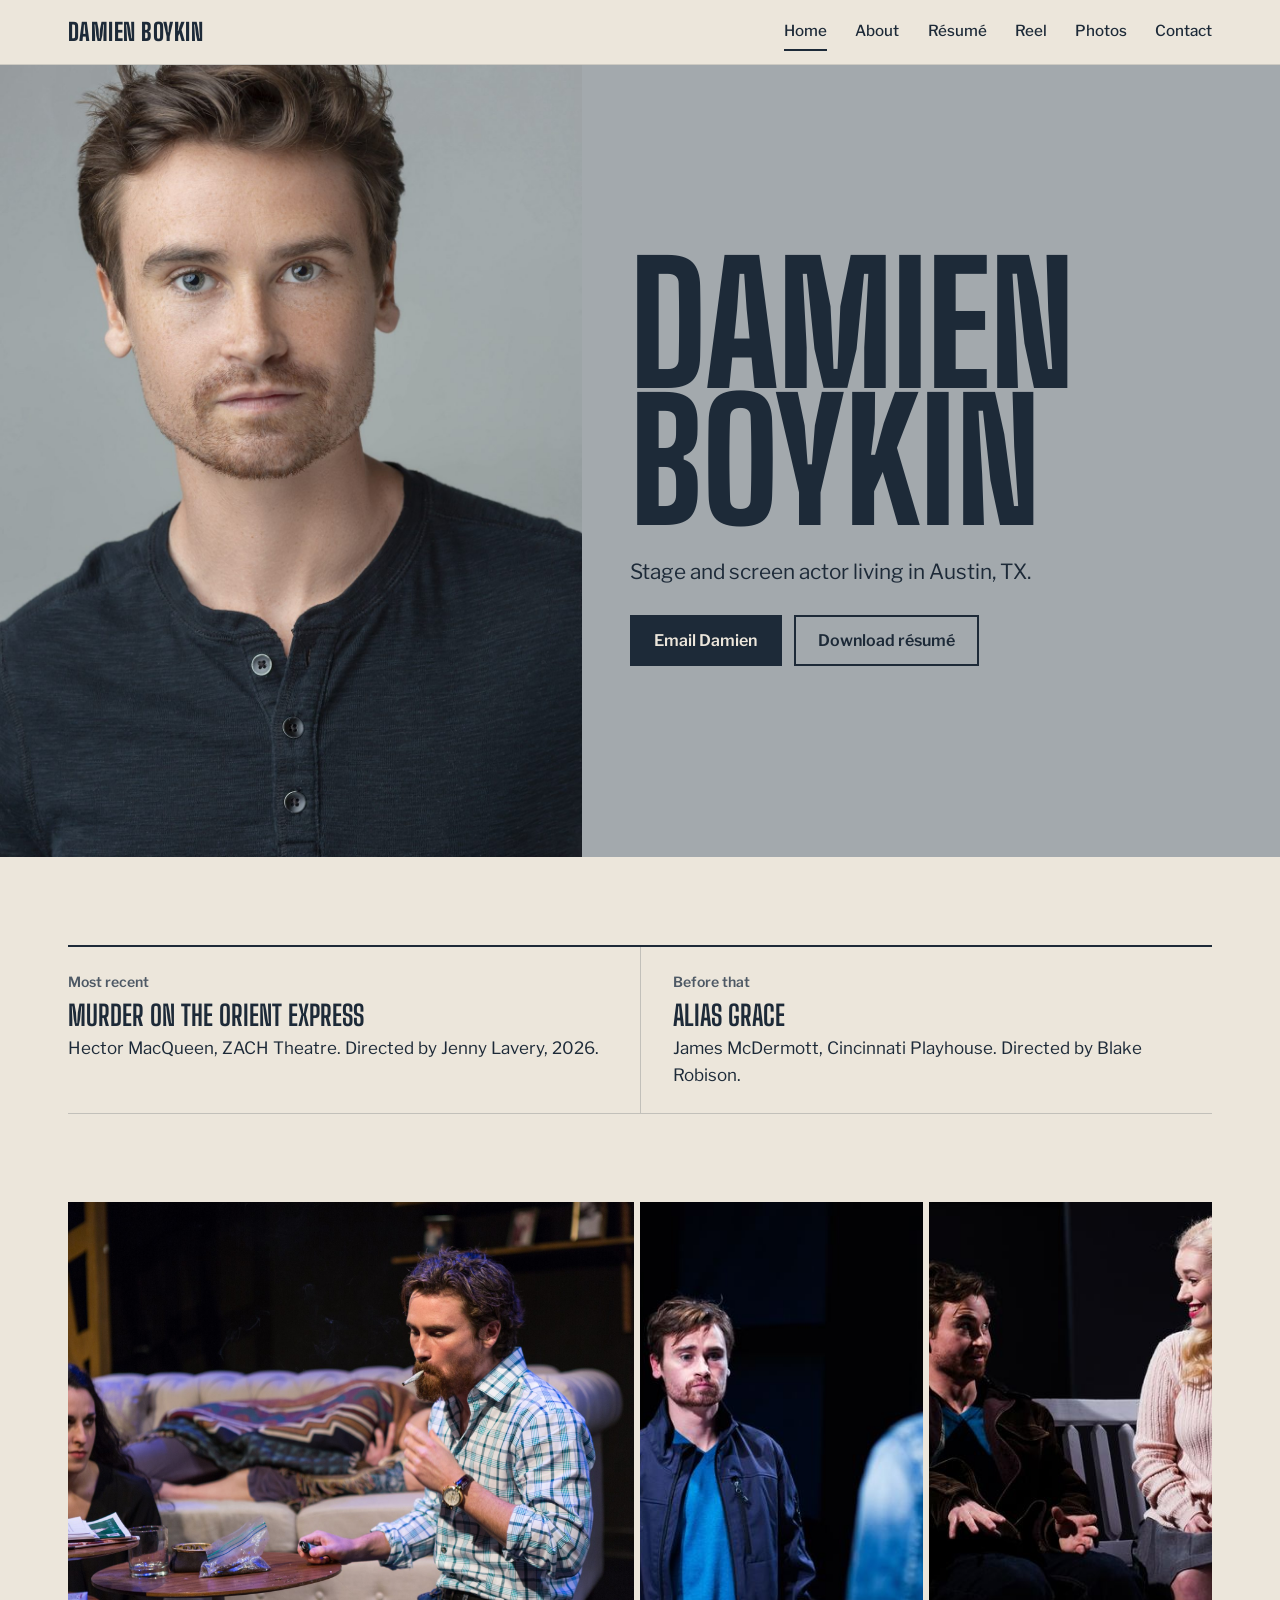
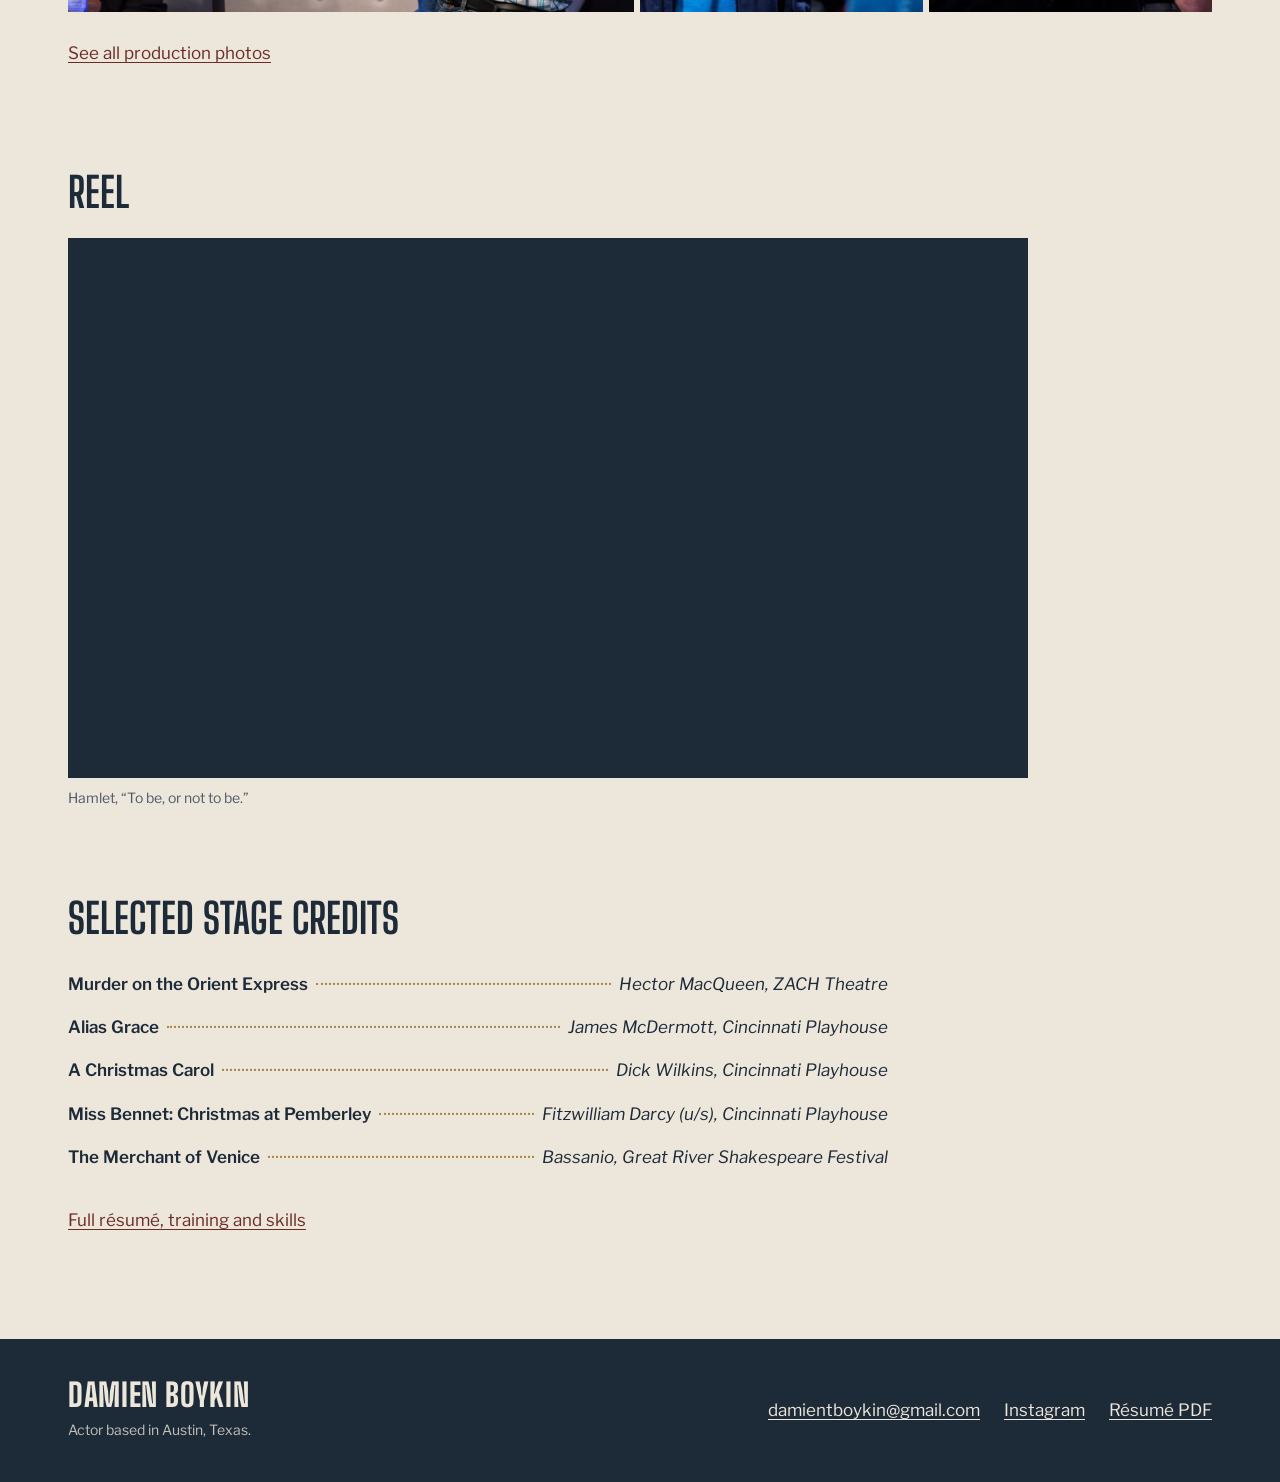
==== index.html @ b6eef657 "Home: swap selected credits (add Bassanio, drop Jungle Book and Cyrano) Co-Authored-By: Claude Opus " ====
<!DOCTYPE html>
<html lang="en">
<head>
  <meta charset="UTF-8">
  <meta name="viewport" content="width=device-width, initial-scale=1">
  <title>Damien Boykin | Actor, Austin TX</title>
  <meta name="description" content="Damien Boykin is an Austin-based stage and screen actor trained at the Stella Adler Studio of Acting. Credits include ZACH Theatre and Cincinnati Playhouse.">
  <link rel="canonical" href="https://damienboykin.com/">
  <meta property="og:title" content="Damien Boykin | Actor, Austin TX">
  <meta property="og:description" content="Damien Boykin is an Austin-based stage and screen actor trained at the Stella Adler Studio of Acting. Credits include ZACH Theatre and Cincinnati Playhouse.">
  <meta property="og:image" content="https://damienboykin.com/images/headshots/professionalheadshot2.jpg">
  <meta property="og:type" content="website">
  <meta name="theme-color" content="#1D2A38">
  <link rel="icon" href="favicon.svg" type="image/svg+xml">
  <link rel="preload" href="fonts/big-shoulders-display.woff2" as="font" type="font/woff2" crossorigin>
  <link rel="stylesheet" href="css/style.css">
</head>
<body>
  <a class="skip" href="#main">Skip to content</a>
  <header class="site-header">
    <div class="wrap">
      <a class="wordmark" href="index.html">Damien Boykin</a>
      <button class="nav-toggle" aria-expanded="false" aria-controls="nav">Menu</button>
      <nav class="nav" id="nav" aria-label="Main">
        <a href="index.html" aria-current="page">Home</a>
        <a href="about.html">About</a>
        <a href="resume.html">Résumé</a>
        <a href="reels.html">Reel</a>
        <a href="gallery.html">Photos</a>
        <a href="contact.html">Contact</a>
      </nav>
    </div>
  </header>

  <main id="main">
    <section class="hero" aria-label="Introduction">
      <div class="hero-photo">
        <img src="images/headshots/professionalheadshot2.jpg" width="1200" height="1800" alt="Headshot of Damien Boykin in a dark henley against a grey backdrop" fetchpriority="high">
      </div>
      <div class="hero-text">
        <h1 class="hero-name"><span>Damien</span><span>Boykin</span></h1>
        <p class="hero-lede">Stage and screen actor living in Austin, TX.</p>
        <div class="actions">
          <a class="btn" href="mailto:damientboykin@gmail.com">Email Damien</a>
          <a class="btn ghost" href="downloads/DamienBoykinResume.pdf">Download résumé</a>
        </div>
      </div>
    </section>

    <section class="section">
      <div class="wrap">
        <div class="now">
          <div>
            <h3>Most recent</h3>
            <p><span class="show">Murder on the Orient Express</span>Hector MacQueen, ZACH Theatre. Directed by Jenny Lavery, 2026.</p>
          </div>
          <div>
            <h3>Before that</h3>
            <p><span class="show">Alias Grace</span>James McDermott, Cincinnati Playhouse. Directed by Blake Robison.</p>
          </div>
        </div>
      </div>
    </section>

    <section class="section" aria-label="Production photos">
      <div class="wrap">
        <div class="stills">
          <figure><img src="images/production/smoking.jpg" alt="Damien on stage in a plaid shirt, lighting a cigarette on a living-room set" loading="lazy"></figure>
          <figure><img src="images/gallery/thumbs/gallery-59.jpg" alt="Damien in a navy jacket facing a scene partner on a dark stage" loading="lazy"></figure>
          <figure><img src="images/gallery/thumbs/gallery-54.jpg" alt="Damien seated on a bench in a scene with a scene partner" loading="lazy"></figure>
        </div>
        <p class="section-foot"><a href="gallery.html">See all production photos</a></p>
      </div>
    </section>

    <section class="section">
      <div class="wrap">
        <h2 class="section-title">Reel</h2>
        <div class="video">
          <iframe src="https://www.youtube-nocookie.com/embed/pgPiaoCAWMo" title="Damien Boykin: Hamlet, To be or not to be" loading="lazy" allow="accelerometer; encrypted-media; gyroscope; picture-in-picture" allowfullscreen></iframe>
        </div>
        <p class="caption">Hamlet, “To be, or not to be.”</p>
      </div>
    </section>

    <section class="section">
      <div class="wrap">
        <h2 class="section-title">Selected stage credits</h2>
        <ul class="leaders">
          <li><span class="title">Murder on the Orient Express</span><span class="dots" aria-hidden="true"></span><span class="role">Hector MacQueen, ZACH Theatre</span></li>
          <li><span class="title">Alias Grace</span><span class="dots" aria-hidden="true"></span><span class="role">James McDermott, Cincinnati Playhouse</span></li>
          <li><span class="title">A Christmas Carol</span><span class="dots" aria-hidden="true"></span><span class="role">Dick Wilkins, Cincinnati Playhouse</span></li>
          <li><span class="title">Miss Bennet: Christmas at Pemberley</span><span class="dots" aria-hidden="true"></span><span class="role">Fitzwilliam Darcy (u/s), Cincinnati Playhouse</span></li>
          <li><span class="title">The Merchant of Venice</span><span class="dots" aria-hidden="true"></span><span class="role">Bassanio, Great River Shakespeare Festival</span></li>
        </ul>
        <p class="section-foot"><a href="resume.html">Full résumé, training and skills</a></p>
      </div>
    </section>
  </main>

  <footer class="site-footer">
    <div class="wrap">
      <div>
        <a class="wordmark" href="index.html">Damien Boykin</a>
        <p>Actor based in Austin, Texas.</p>
      </div>
      <div class="footer-links">
        <a href="mailto:damientboykin@gmail.com">damientboykin@gmail.com</a>
        <a href="https://instagram.com/damien_boykin" rel="noopener">Instagram</a>
        <a href="downloads/DamienBoykinResume.pdf">Résumé PDF</a>
      </div>
    </div>
  </footer>
  <script src="javascript/script.js"></script>
</body>
</html>
---- css/style.css ----
/* Damien Boykin — site styles
   Palette pulled from his headshot backdrop and stage photography. */
@font-face { font-family: 'Big Shoulders Display'; src: url('../fonts/big-shoulders-display.woff2') format('woff2'); font-weight: 100 900; font-display: swap; }
@font-face { font-family: 'Libre Franklin'; src: url('../fonts/libre-franklin.woff2') format('woff2'); font-weight: 100 900; font-style: normal; font-display: swap; }
@font-face { font-family: 'Libre Franklin'; src: url('../fonts/libre-franklin-italic.woff2') format('woff2'); font-weight: 100 900; font-style: italic; font-display: swap; }

:root {
  --slate: #A3A9AD;      /* headshot backdrop */
  --slate-deep: #8B9297;
  --ink: #1D2A38;        /* denim ink: text, dark panels */
  --bone: #ECE6DB;       /* page */
  --bone-2: #E2DACC;
  --brass: #A9853F;      /* rules, leaders, focus */
  --oxblood: #6B2C27;    /* links, buttons */
  --muted: #4E5965;

  --display: 'Big Shoulders Display', 'Arial Narrow', sans-serif;
  --body: 'Libre Franklin', 'Franklin Gothic', Arial, sans-serif;

  --step--1: 0.875rem;
  --step-0: 1.0625rem;
  --step-1: 1.3rem;
  --step-2: 1.75rem;
  --step-3: 2.6rem;

  --gutter: clamp(1.25rem, 4vw, 3rem);
  --max: 1240px;
}

*, *::before, *::after { box-sizing: border-box; }
html { -webkit-text-size-adjust: 100%; }
body {
  margin: 0;
  background: var(--bone);
  color: var(--ink);
  font-family: var(--body);
  font-size: var(--step-0);
  line-height: 1.6;
}
img { display: block; max-width: 100%; height: auto; }
a { color: var(--oxblood); text-underline-offset: 3px; text-decoration-thickness: 1px; }
a:hover { text-decoration-thickness: 2px; }
:focus-visible { outline: 3px solid var(--brass); outline-offset: 3px; }

.skip { position: absolute; left: -999px; }
.skip:focus { left: 1rem; top: 1rem; background: var(--ink); color: var(--bone); padding: .5rem 1rem; z-index: 10; }

.wrap { max-width: var(--max); margin: 0 auto; padding: 0 var(--gutter); }

/* ---------- Header ---------- */
.site-header {
  border-bottom: 1px solid rgba(29,42,56,.15);
}
.site-header .wrap {
  display: flex; align-items: center; justify-content: space-between;
  gap: 1rem; min-height: 64px;
}
.wordmark {
  font-family: var(--display); font-weight: 800; font-size: 1.5rem;
  letter-spacing: .02em; text-transform: uppercase;
  color: var(--ink); text-decoration: none; line-height: 1;
}
.nav { display: flex; gap: clamp(.9rem, 2.2vw, 2rem); }
.nav a {
  color: var(--ink); text-decoration: none; font-size: .95rem; font-weight: 500;
  padding: .35rem 0; border-bottom: 2px solid transparent;
}
.nav a:hover { border-color: var(--brass); }
.nav a[aria-current="page"] { border-color: var(--ink); }
.nav-toggle { display: none; }

@media (max-width: 760px) {
  .nav-toggle {
    display: inline-flex; align-items: center; gap: .5rem;
    background: none; border: 1px solid var(--ink); color: var(--ink);
    font: 500 .9rem var(--body); padding: .45rem .8rem; cursor: pointer;
  }
  .nav {
    display: none; position: absolute; left: 0; right: 0; top: 64px;
    flex-direction: column; gap: 0; background: var(--bone);
    border-bottom: 1px solid rgba(29,42,56,.15); padding: .5rem var(--gutter) 1rem; z-index: 20;
  }
  .nav.open { display: flex; }
  .nav a { padding: .7rem 0; border-bottom: 1px solid rgba(29,42,56,.1); }
  .nav a[aria-current="page"] { border-color: rgba(29,42,56,.1); font-weight: 700; }
  .site-header { position: relative; }
}

/* ---------- Home hero ---------- */
.hero {
  background: var(--slate);
  display: grid;
  grid-template-columns: minmax(0, 5fr) minmax(0, 6fr);
}
.hero-photo img {
  width: 100%; height: 100%; max-height: 88vh; object-fit: cover; object-position: 50% 20%;
}
.hero-text {
  display: flex; flex-direction: column; justify-content: center;
  padding: clamp(2rem, 5vw, 4.5rem) var(--gutter);
}
.hero-name {
  font-family: var(--display); font-weight: 800; text-transform: uppercase;
  font-size: clamp(4.5rem, 13vw, 11.5rem);
  line-height: .82; letter-spacing: -.005em;
  margin: 0 0 1.75rem; color: var(--ink);
}
.hero-name span { display: block; }
.hero-lede { font-size: var(--step-1); line-height: 1.45; max-width: 30ch; margin: 0 0 1.75rem; }
.hero-meta { margin: 0 0 2rem; font-size: var(--step--1); color: #22303f; }

.actions { display: flex; flex-wrap: wrap; gap: .75rem; }
.btn {
  display: inline-block; font: 600 1rem var(--body); text-decoration: none;
  padding: .85rem 1.4rem; border: 2px solid var(--ink);
  background: var(--ink); color: var(--bone);
}
.btn:hover { background: var(--oxblood); border-color: var(--oxblood); text-decoration: none; }
.btn.ghost { background: transparent; color: var(--ink); }
.btn.ghost:hover { background: var(--ink); color: var(--bone); }

@media (max-width: 860px) {
  .hero { grid-template-columns: 1fr; }
  .hero-photo img { max-height: 70vh; }
}

/* ---------- Sections ---------- */
.section { padding: clamp(3rem, 7vw, 5.5rem) 0; }
.section + .section { padding-top: 0; }
.section-title {
  font-family: var(--display); font-weight: 700; font-size: var(--step-3);
  text-transform: uppercase; line-height: 1; margin: 0 0 1.5rem;
}
.section-foot { margin-top: 1.75rem; }

/* Now / next */
.now {
  display: grid; grid-template-columns: 1fr 1fr; gap: 0;
  border-top: 2px solid var(--ink); border-bottom: 1px solid rgba(29,42,56,.2);
}
.now > div { padding: 1.5rem 0; }
.now > div + div { padding-left: 2rem; border-left: 1px solid rgba(29,42,56,.2); }
.now h3 { margin: 0 0 .5rem; font-size: var(--step--1); font-weight: 600; color: var(--muted); }
.now p { margin: 0; }
.now .show { font-family: var(--display); font-weight: 700; font-size: var(--step-2); line-height: 1.05; text-transform: uppercase; display: block; margin-bottom: .25rem; }
@media (max-width: 640px) {
  .now { grid-template-columns: 1fr; }
  .now > div + div { padding-left: 0; border-left: 0; border-top: 1px solid rgba(29,42,56,.2); }
}

/* Production stills strip */
.stills { display: grid; grid-template-columns: 2fr 1fr 1fr; gap: 6px; }
.stills img { width: 100%; height: clamp(220px, 32vw, 420px); object-fit: cover; }
.stills figure { margin: 0; }
@media (max-width: 640px) {
  .stills { grid-template-columns: 1fr 1fr; }
  .stills figure:first-child { grid-column: 1 / -1; }
  .stills img { height: 220px; }
}

/* Video */
.video { position: relative; aspect-ratio: 16 / 9; background: var(--ink); max-width: 960px; }
.video iframe { position: absolute; inset: 0; width: 100%; height: 100%; border: 0; }
.caption { font-size: var(--step--1); color: var(--muted); margin: .6rem 0 0; }

/* ---------- Playbill credits ---------- */
.credits { list-style: none; margin: 0; padding: 0; }
.credits li {
  display: grid; grid-template-columns: minmax(0, 1.2fr) minmax(0, 1fr) minmax(0, 1.2fr);
  gap: 1rem; padding: .7rem 0; border-bottom: 1px solid rgba(29,42,56,.14);
  align-items: baseline;
}
.credits .title { font-weight: 600; }
.credits .role { font-style: italic; }
.credits .where { color: var(--muted); font-size: .95rem; }
.credits .tag { font-size: .8rem; font-weight: 600; color: var(--oxblood); margin-left: .4rem; font-style: normal; }
@media (max-width: 640px) {
  .credits li { grid-template-columns: 1fr; gap: 0; }
}

/* Leader version (home teaser) */
.leaders { list-style: none; margin: 0; padding: 0; max-width: 820px; }
.leaders li { display: flex; align-items: baseline; gap: .5rem; padding: .5rem 0; }
.leaders .title { font-weight: 600; white-space: nowrap; }
.leaders .dots { flex: 1; border-bottom: 2px dotted var(--brass); transform: translateY(-.3em); min-width: 1.5rem; }
.leaders .role { font-style: italic; text-align: right; }
@media (max-width: 520px) {
  .leaders li { flex-wrap: wrap; }
  .leaders .dots { display: none; }
  .leaders .role { width: 100%; text-align: left; }
}

/* ---------- Inner pages ---------- */
.page-head { padding: clamp(2.5rem, 6vw, 4.5rem) 0 1.5rem; }
.page-title {
  font-family: var(--display); font-weight: 800; text-transform: uppercase;
  font-size: clamp(3.2rem, 9vw, 6.5rem); line-height: .9; margin: 0;
}
.page-head p { margin: 1rem 0 0; max-width: 60ch; }

.about { display: grid; grid-template-columns: minmax(0, 4fr) minmax(0, 6fr); gap: clamp(2rem, 5vw, 4rem); align-items: start; }
.about .prose p { max-width: 62ch; }
.about .prose p:first-child { font-size: var(--step-1); line-height: 1.5; }
.facts { display: grid; grid-template-columns: max-content 1fr; gap: .4rem 1.5rem; margin: 2rem 0 0; padding-top: 1.25rem; border-top: 2px solid var(--ink); }
.facts dt { font-weight: 600; }
.facts dd { margin: 0; }
@media (max-width: 760px) { .about { grid-template-columns: 1fr; } }

.resume-block { margin-bottom: 3rem; }
.resume-block h2 { font-family: var(--display); font-weight: 700; text-transform: uppercase; font-size: var(--step-2); margin: 0 0 .5rem; padding-bottom: .4rem; border-bottom: 2px solid var(--ink); }
.training { display: grid; grid-template-columns: max-content 1fr; gap: .45rem 1.5rem; margin: 0; }
.training dt { font-weight: 600; }
.training dd { margin: 0; }
@media (max-width: 560px) { .training { grid-template-columns: 1fr; } .training dd { margin-bottom: .6rem; } }
.stats { display: flex; flex-wrap: wrap; gap: .5rem 2rem; margin: 0 0 2.5rem; padding: 0; list-style: none; }
.stats li strong { font-weight: 600; margin-right: .35rem; }

/* Gallery */
.filters { display: flex; gap: .5rem; margin: 0 0 1.5rem; flex-wrap: wrap; }
.filters button {
  font: 500 .95rem var(--body); padding: .5rem 1rem; cursor: pointer;
  background: transparent; color: var(--ink); border: 1px solid var(--ink);
}
.filters button[aria-pressed="true"] { background: var(--ink); color: var(--bone); }
.grid { columns: 3 280px; column-gap: 8px; }
.grid a { display: block; margin: 0 0 8px; break-inside: avoid; background: var(--bone-2); }
.grid a[hidden] { display: none; }
.grid img { width: 100%; }

.lightbox {
  position: fixed; inset: 0; z-index: 50; background: rgba(15,21,28,.94);
  display: none; align-items: center; justify-content: center; padding: 3.5rem 4rem;
}
.lightbox.open { display: flex; }
.lightbox img { max-width: 100%; max-height: 100%; object-fit: contain; }
.lightbox button {
  position: absolute; background: none; border: 1px solid rgba(236,230,219,.5);
  color: var(--bone); font: 500 .95rem var(--body); padding: .6rem 1rem; cursor: pointer;
}
.lightbox button:hover { background: rgba(236,230,219,.12); }
.lb-close { top: 1rem; right: 1rem; }
.lb-prev { left: 1rem; top: 50%; transform: translateY(-50%); }
.lb-next { right: 1rem; top: 50%; transform: translateY(-50%); }
.lb-count { position: absolute; bottom: 1rem; left: 0; right: 0; text-align: center; color: rgba(236,230,219,.75); font-size: .9rem; }
@media (max-width: 640px) {
  .lightbox { padding: 4rem .5rem; }
  .lb-prev, .lb-next { top: auto; bottom: 1rem; transform: none; }
  .lb-count { bottom: 1.6rem; }
}

/* Contact */
.contact-list { list-style: none; padding: 0; margin: 0; max-width: 640px; }
.contact-list li { display: grid; grid-template-columns: 9rem 1fr; padding: 1rem 0; border-bottom: 1px solid rgba(29,42,56,.15); gap: 1rem; }
.contact-list li:first-child { border-top: 2px solid var(--ink); }
.contact-list span { font-weight: 600; }
@media (max-width: 520px) { .contact-list li { grid-template-columns: 1fr; gap: 0; } }

/* ---------- Footer ---------- */
.site-footer { background: var(--ink); color: var(--bone); }
main > .wrap { padding-bottom: clamp(3rem, 7vw, 5rem); }
.site-footer .wrap { display: flex; flex-wrap: wrap; justify-content: space-between; gap: 1.5rem; padding-top: 2.5rem; padding-bottom: 2.5rem; }
.site-footer a { color: var(--bone); }
.site-footer .wordmark { color: var(--bone); font-size: 2rem; }
.site-footer p { margin: .25rem 0 0; font-size: var(--step--1); opacity: .8; }
.footer-links { display: flex; gap: 1.5rem; flex-wrap: wrap; align-items: center; }

@media (prefers-reduced-motion: no-preference) {
  .hero-name span { animation: rise .9s cubic-bezier(.2,.7,.2,1) both; }
  .hero-name span + span { animation-delay: .12s; }
  @keyframes rise { from { opacity: 0; transform: translateY(.25em); } to { opacity: 1; transform: none; } }
}
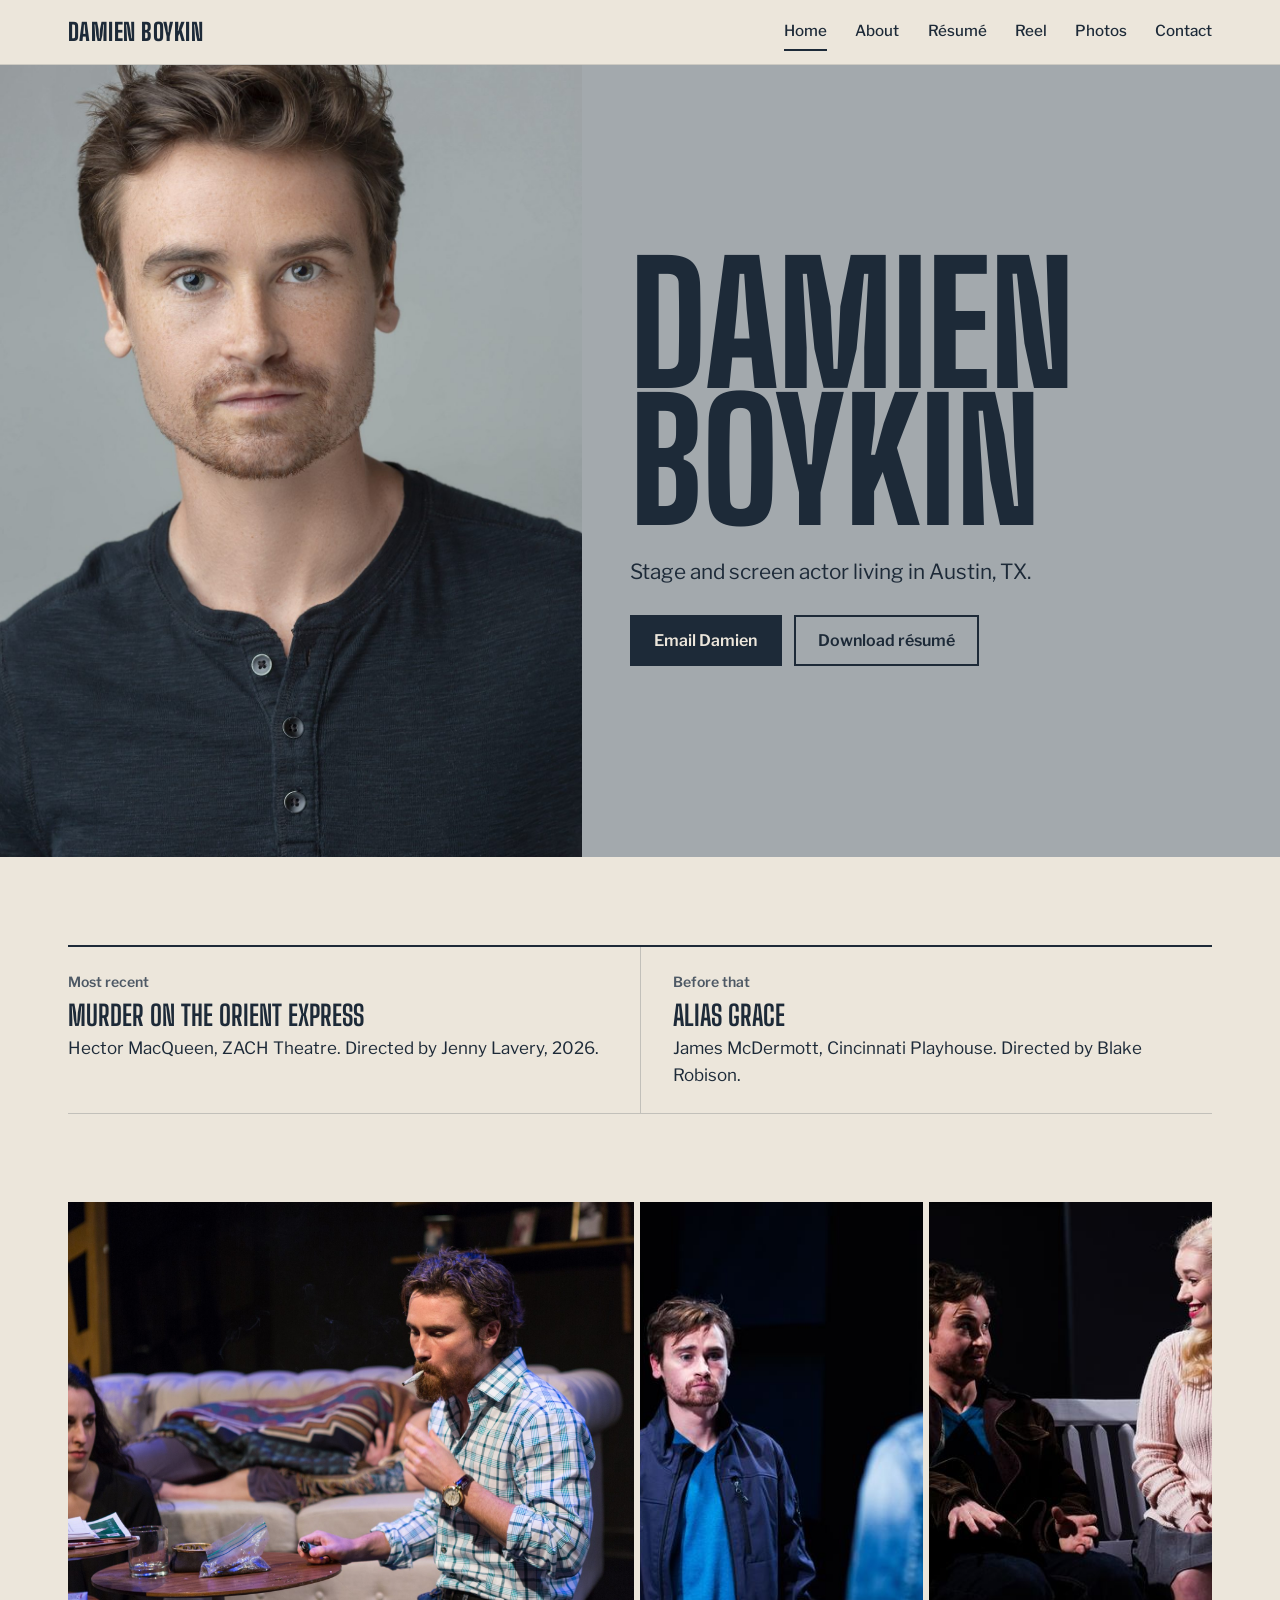
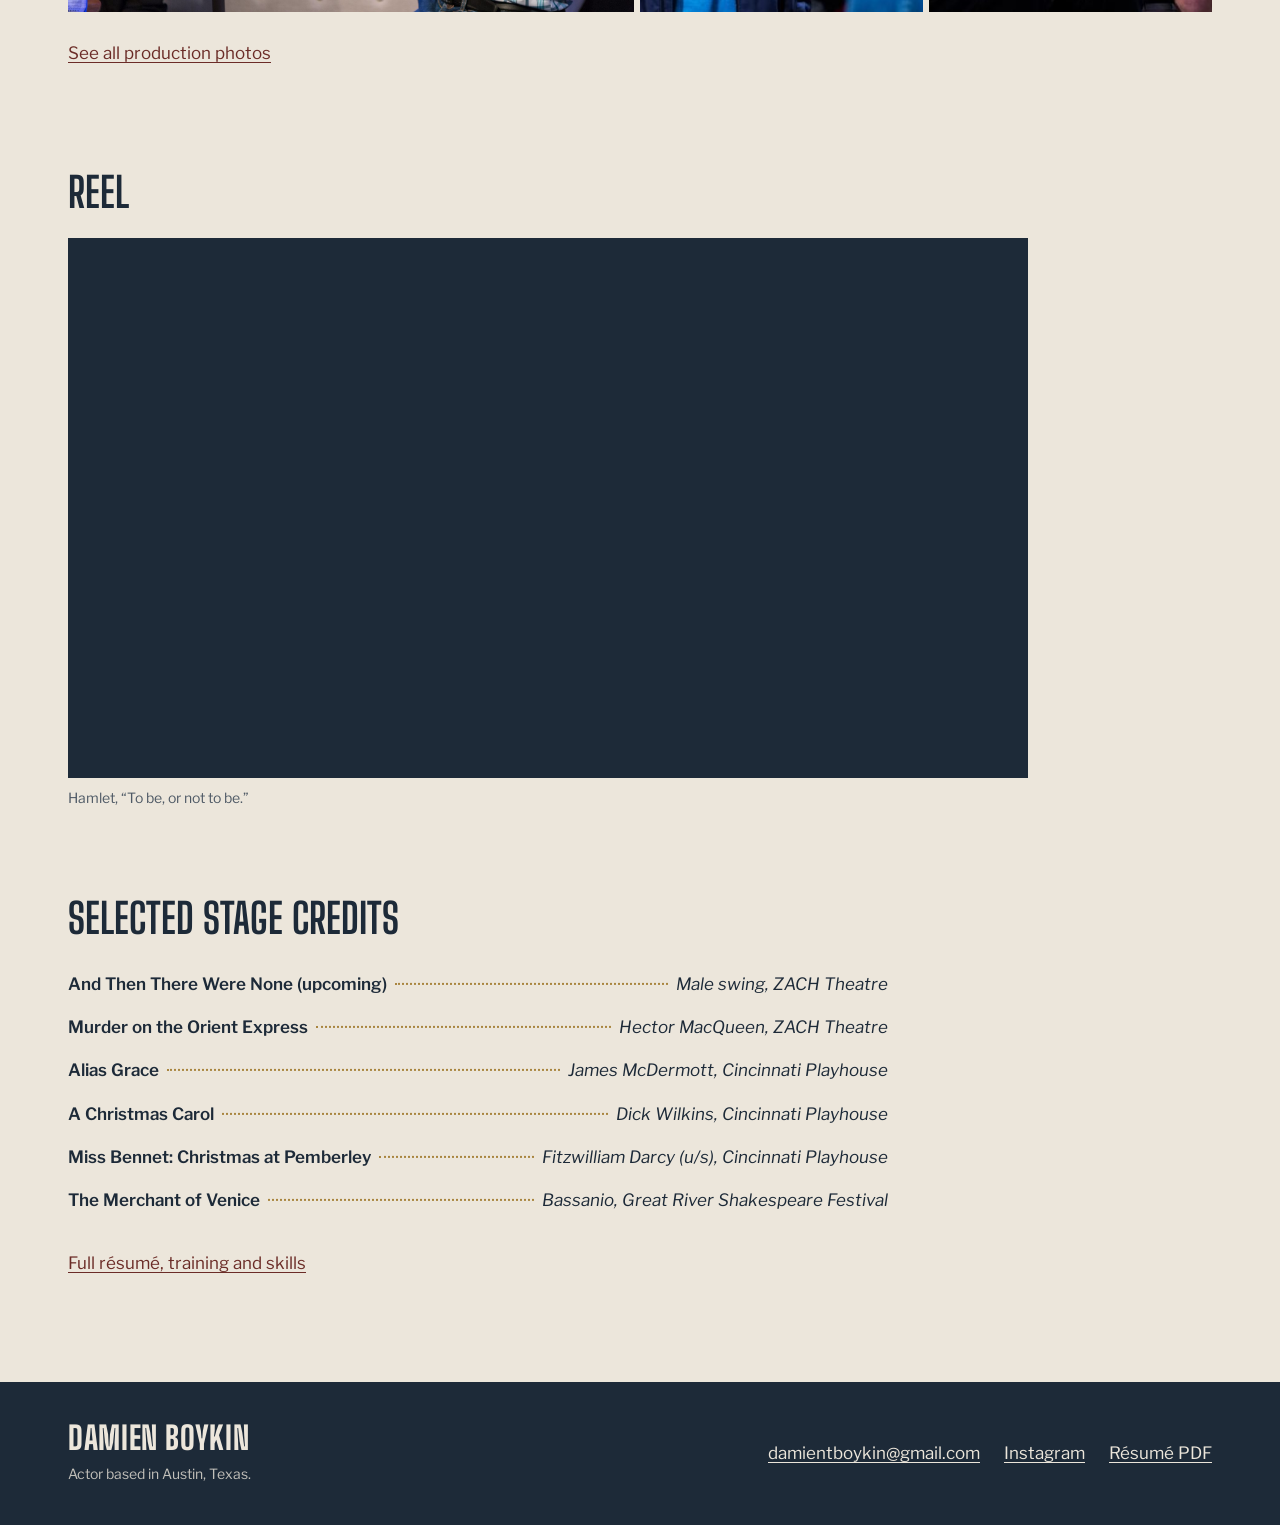
==== commit 953380f3: "Home: add upcoming And Then There Were None (male swing, ZACH) Co-Authored-By: Claude Opus 5.5 <nore" ====
--- a/index.html
+++ b/index.html
@@ -87,6 +87,7 @@
       <div class="wrap">
         <h2 class="section-title">Selected stage credits</h2>
         <ul class="leaders">
+          <li><span class="title">And Then There Were None (upcoming)</span><span class="dots" aria-hidden="true"></span><span class="role">Male swing, ZACH Theatre</span></li>
           <li><span class="title">Murder on the Orient Express</span><span class="dots" aria-hidden="true"></span><span class="role">Hector MacQueen, ZACH Theatre</span></li>
           <li><span class="title">Alias Grace</span><span class="dots" aria-hidden="true"></span><span class="role">James McDermott, Cincinnati Playhouse</span></li>
           <li><span class="title">A Christmas Carol</span><span class="dots" aria-hidden="true"></span><span class="role">Dick Wilkins, Cincinnati Playhouse</span></li>
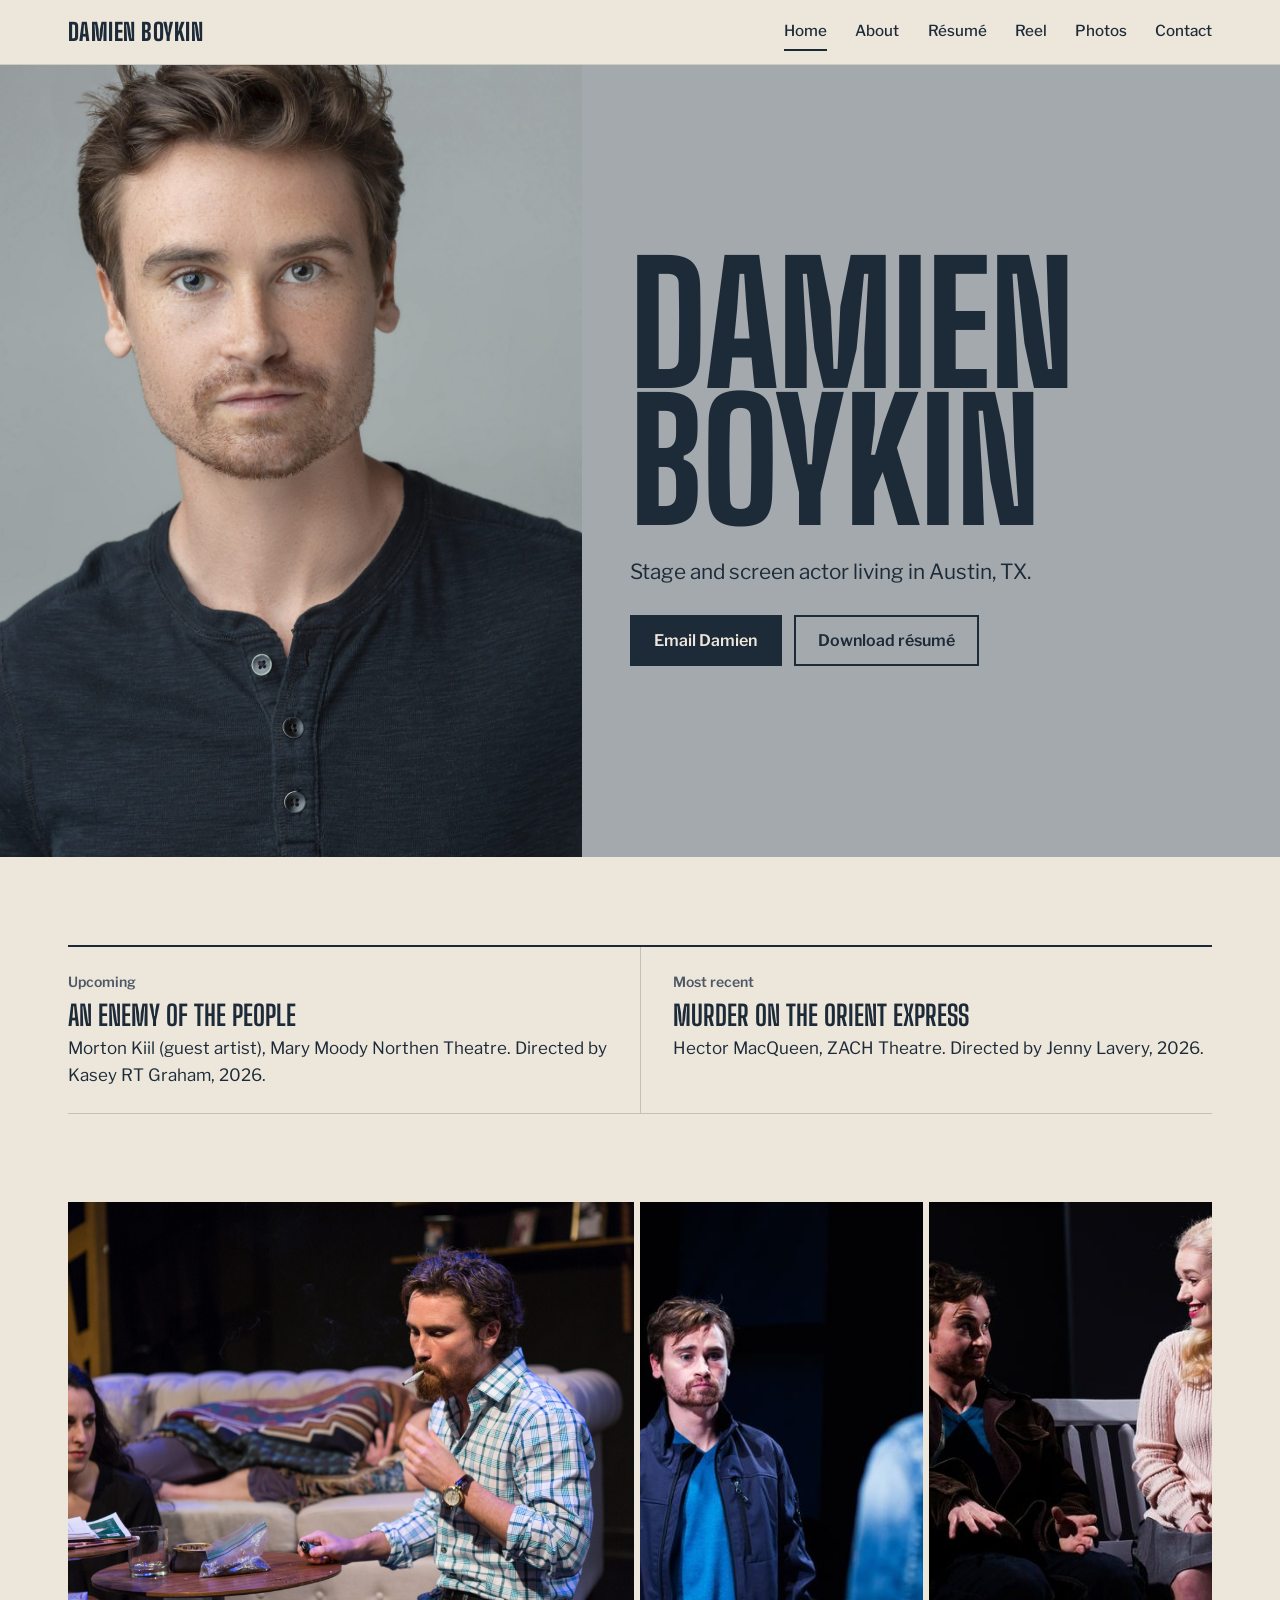
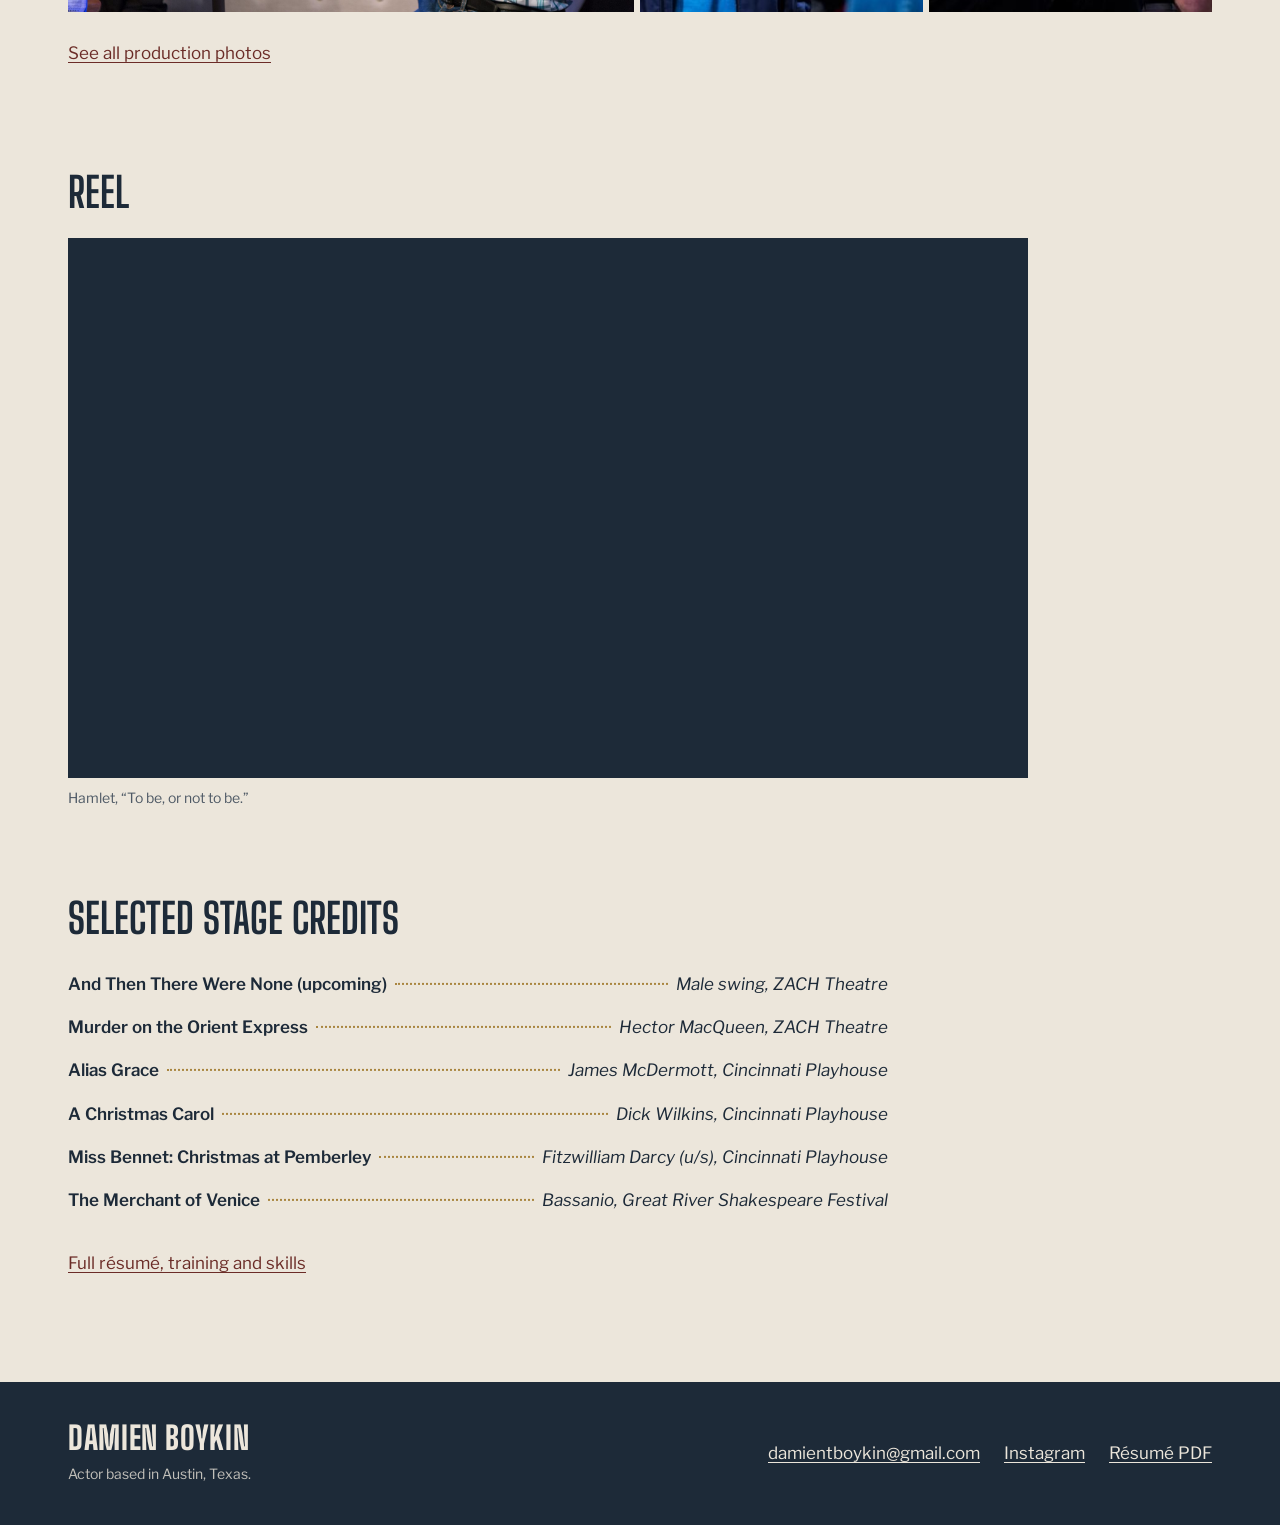
==== commit c0e4976a: "Home: Upcoming (An Enemy of the People) and Most recent box Co-Authored-By: Claude Opus 5.5 <noreply" ====
--- a/index.html
+++ b/index.html
@@ -51,12 +51,12 @@
       <div class="wrap">
         <div class="now">
           <div>
+            <h3>Upcoming</h3>
+            <p><span class="show">An Enemy of the People</span>Morton Kiil (guest artist), Mary Moody Northen Theatre. Directed by Kasey RT Graham, 2026.</p>
+          </div>
+          <div>
             <h3>Most recent</h3>
             <p><span class="show">Murder on the Orient Express</span>Hector MacQueen, ZACH Theatre. Directed by Jenny Lavery, 2026.</p>
-          </div>
-          <div>
-            <h3>Before that</h3>
-            <p><span class="show">Alias Grace</span>James McDermott, Cincinnati Playhouse. Directed by Blake Robison.</p>
           </div>
         </div>
       </div>
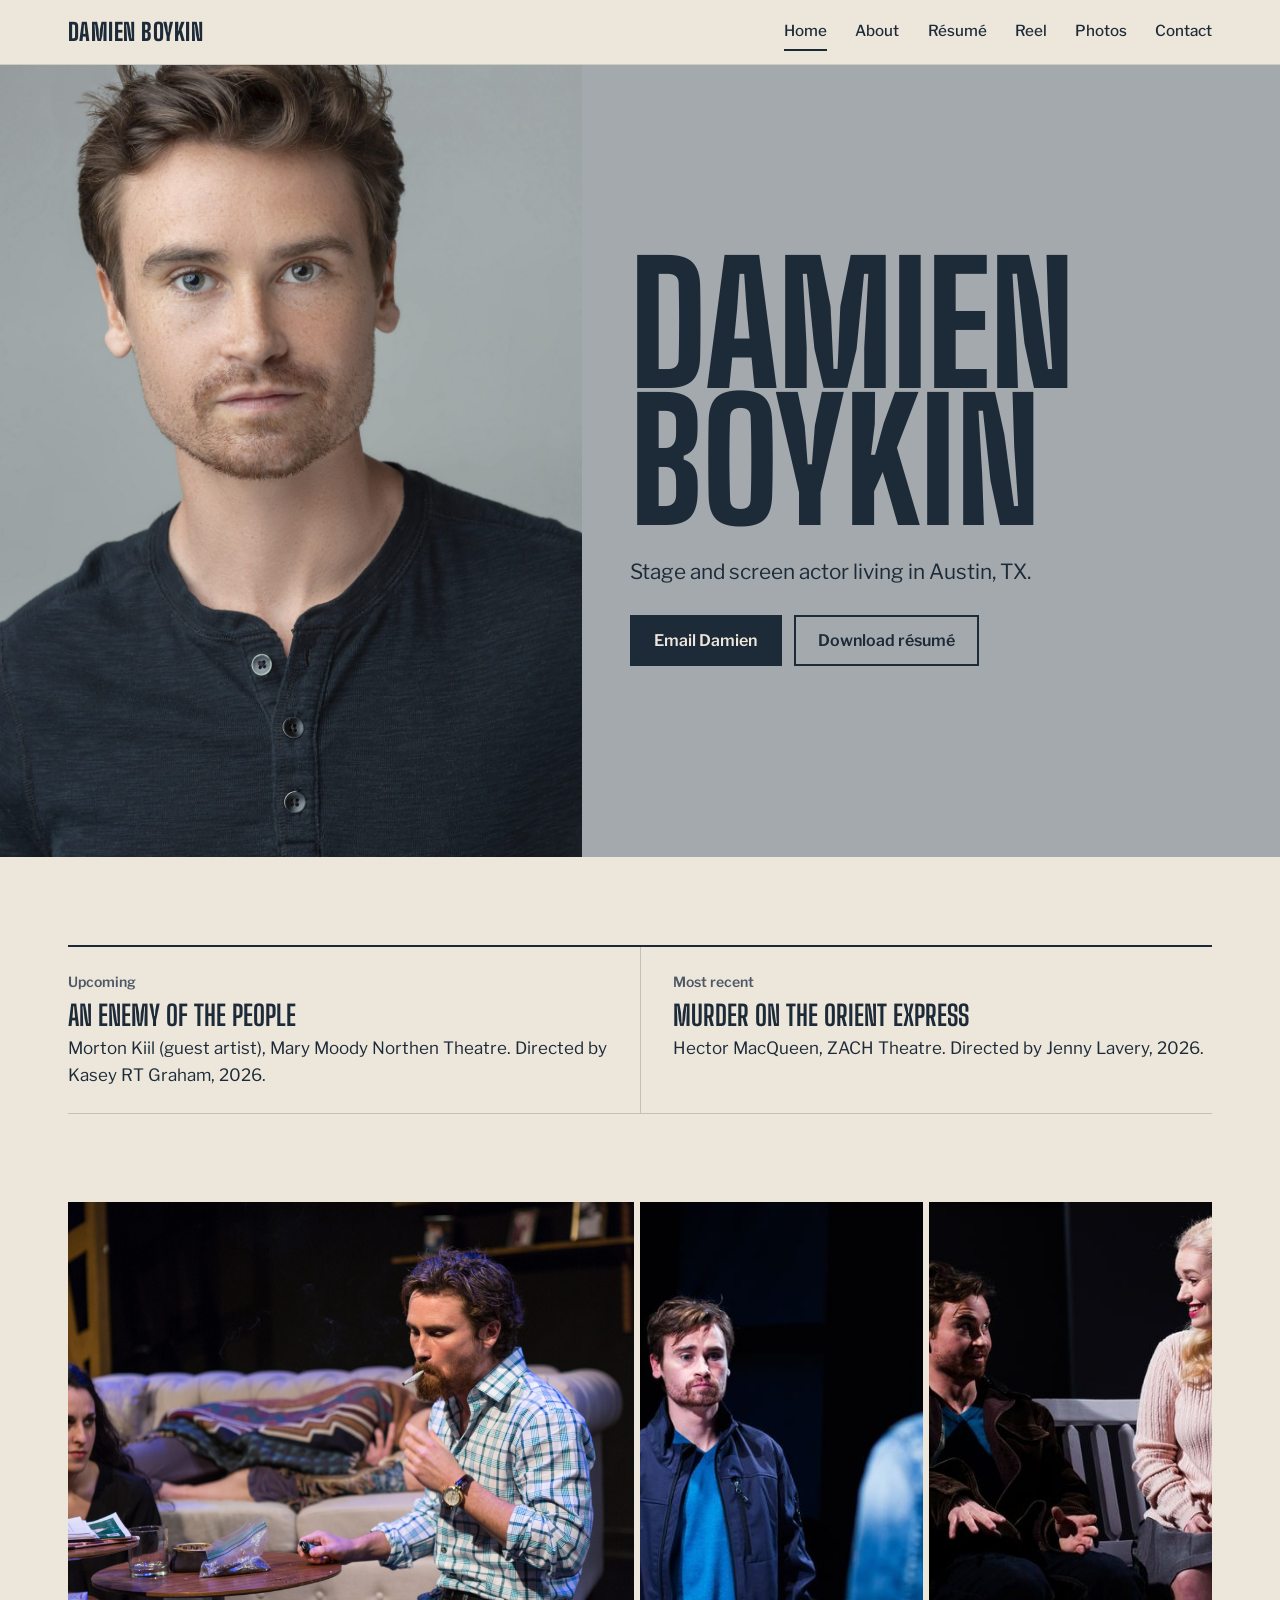
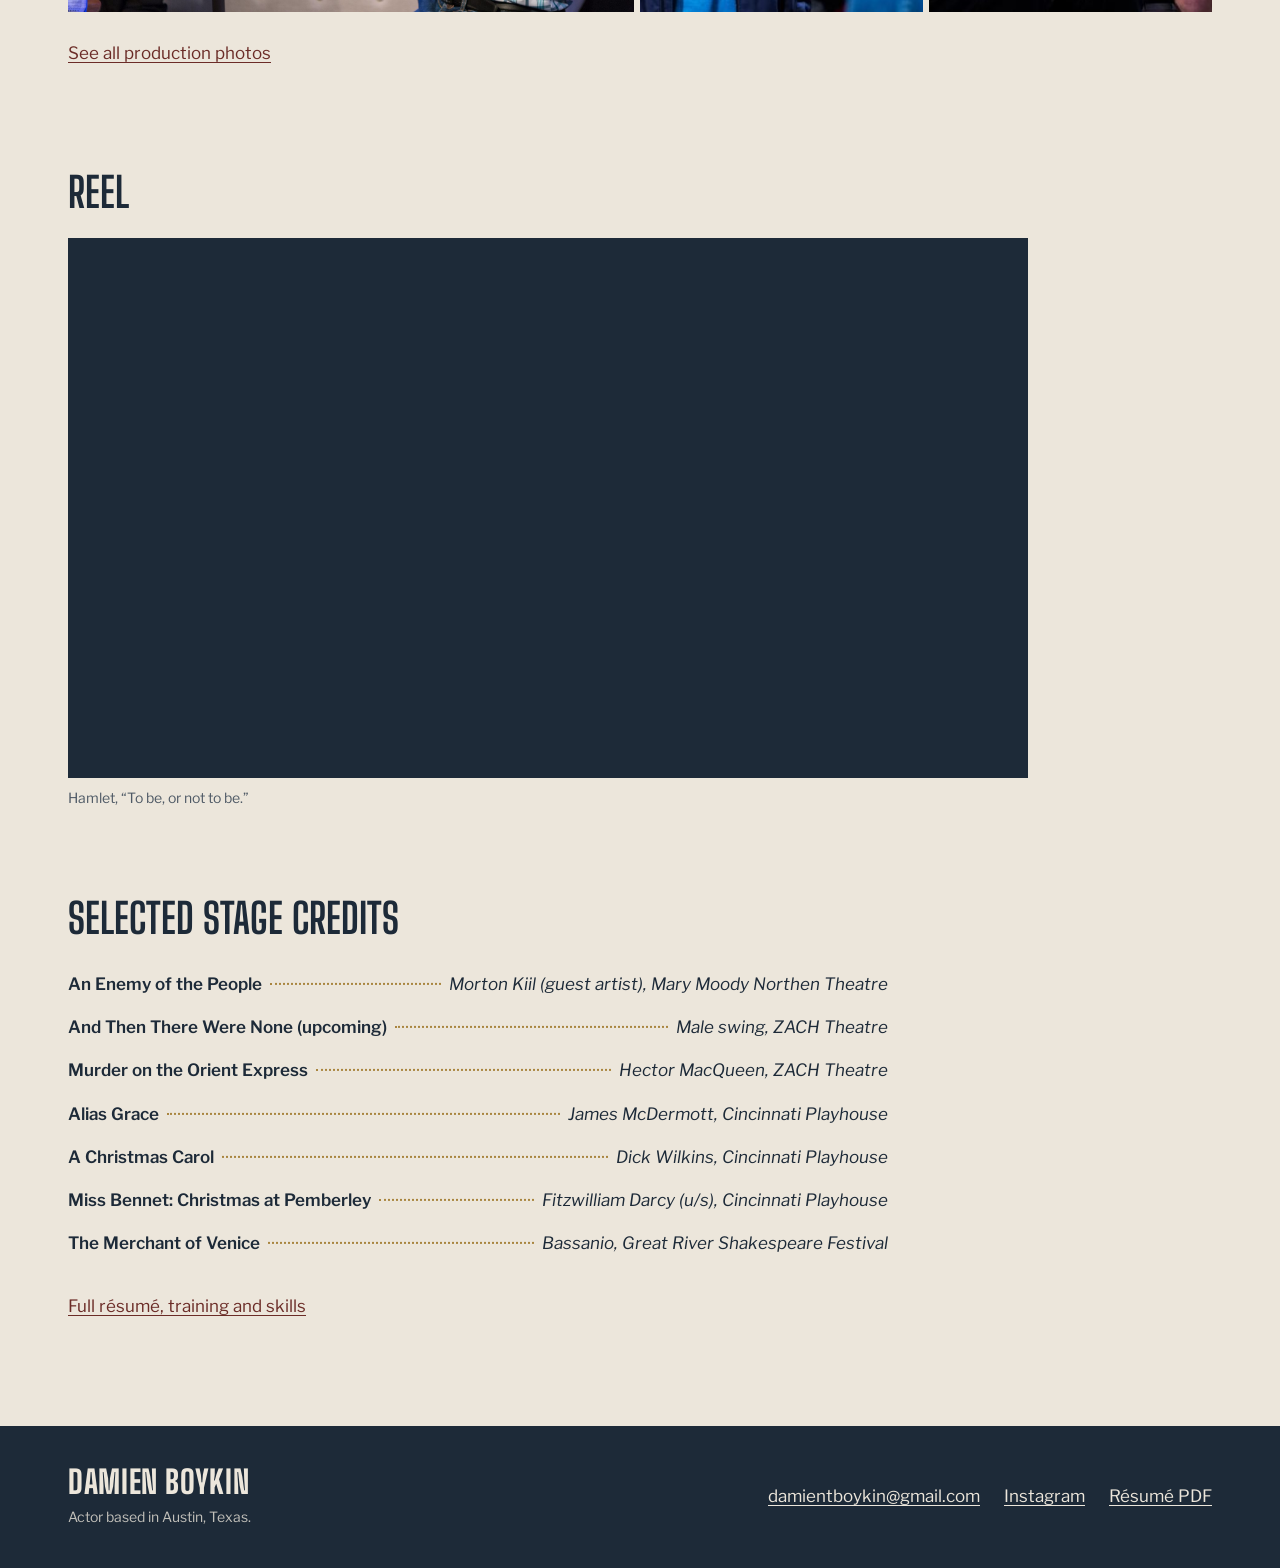
==== commit 35b73153: "Add An Enemy of the People and And Then There Were None to credits and résumé Co-Authored-By: Claude" ====
--- a/index.html
+++ b/index.html
@@ -87,6 +87,7 @@
       <div class="wrap">
         <h2 class="section-title">Selected stage credits</h2>
         <ul class="leaders">
+          <li><span class="title">An Enemy of the People</span><span class="dots" aria-hidden="true"></span><span class="role">Morton Kiil (guest artist), Mary Moody Northen Theatre</span></li>
           <li><span class="title">And Then There Were None (upcoming)</span><span class="dots" aria-hidden="true"></span><span class="role">Male swing, ZACH Theatre</span></li>
           <li><span class="title">Murder on the Orient Express</span><span class="dots" aria-hidden="true"></span><span class="role">Hector MacQueen, ZACH Theatre</span></li>
           <li><span class="title">Alias Grace</span><span class="dots" aria-hidden="true"></span><span class="role">James McDermott, Cincinnati Playhouse</span></li>
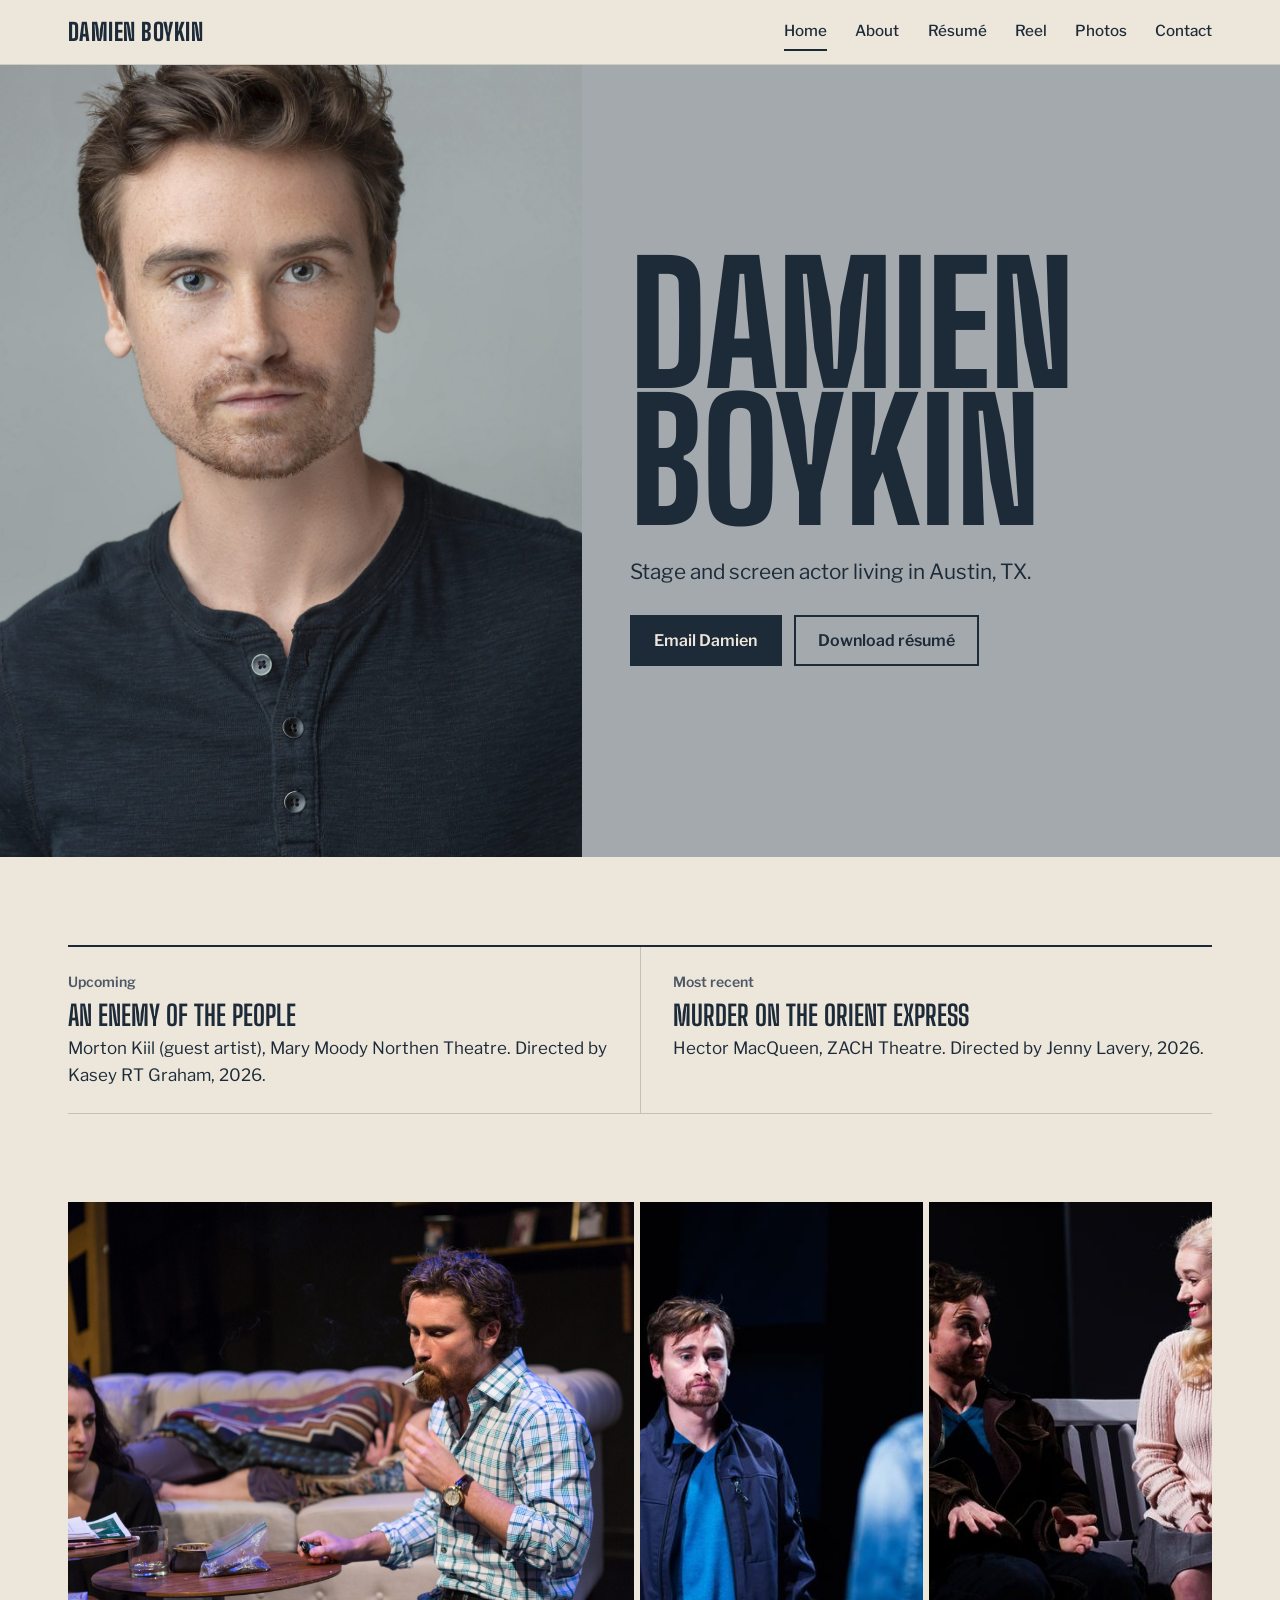
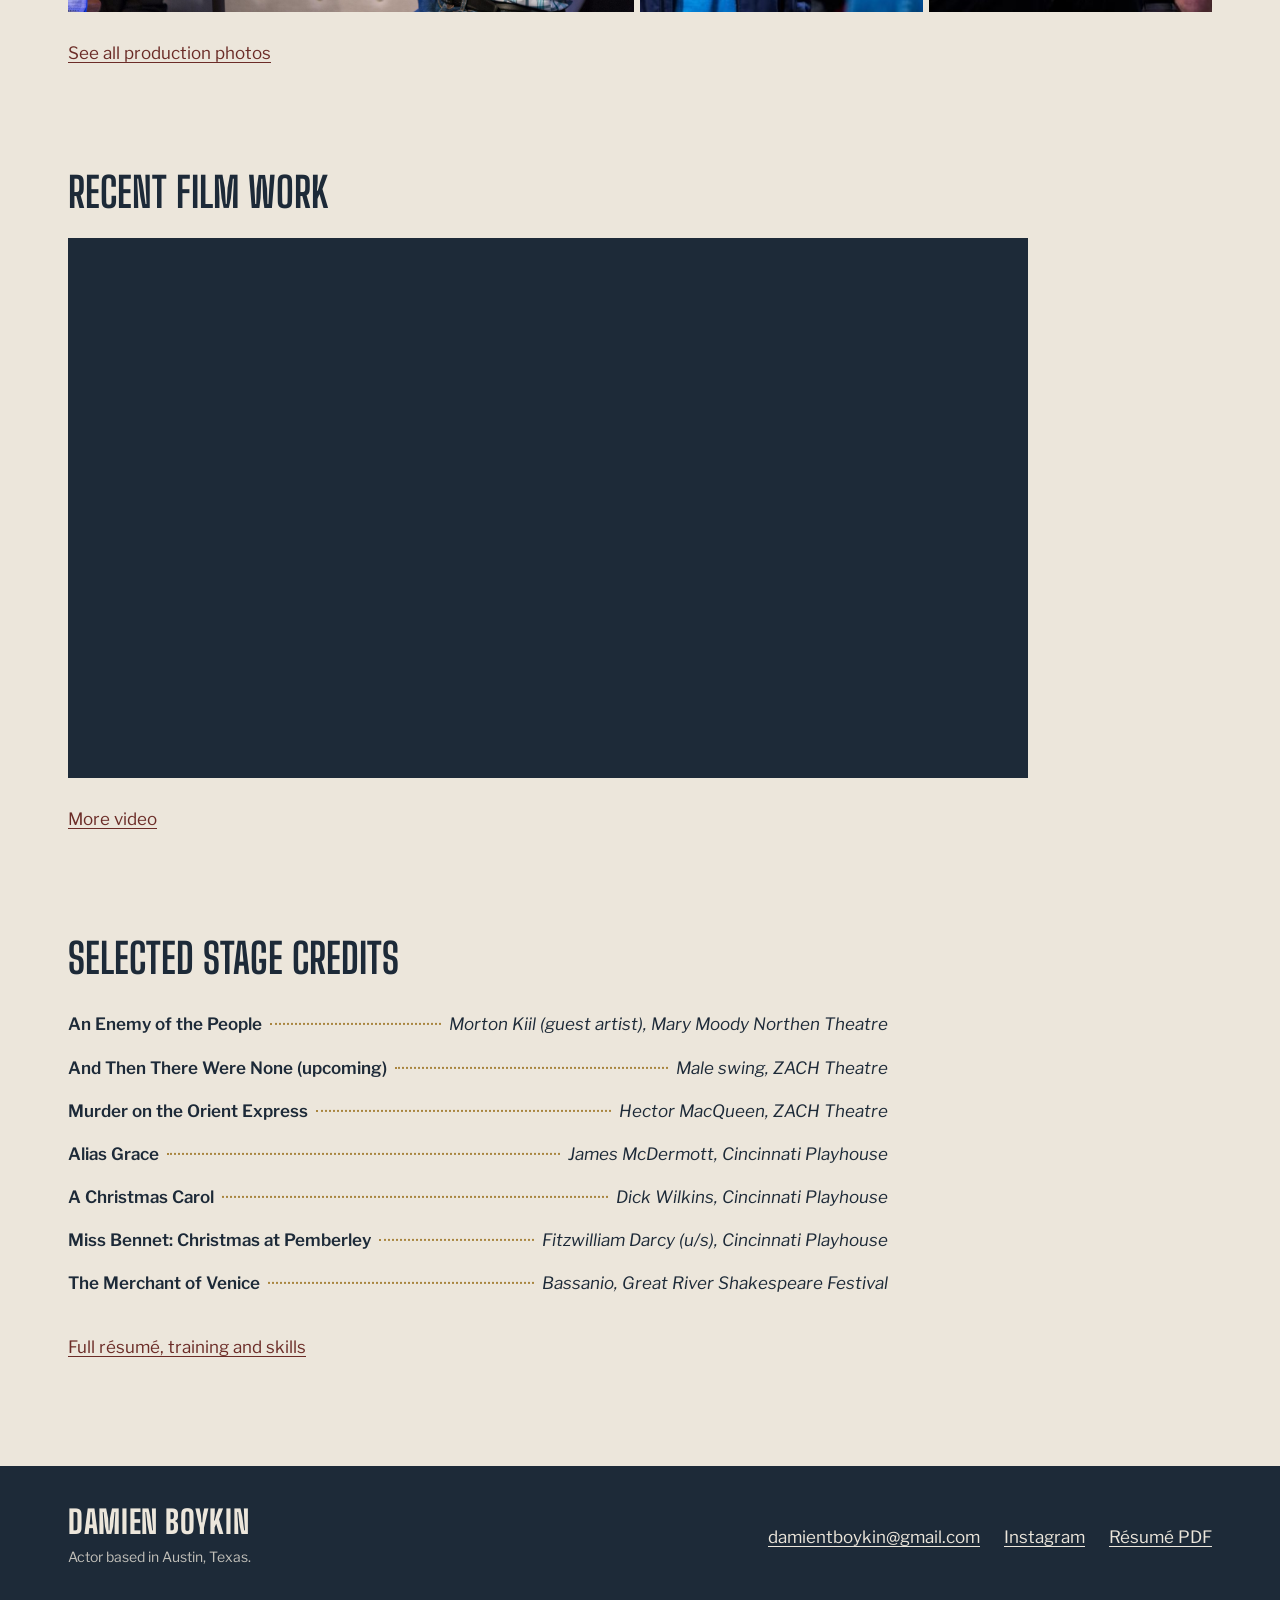
==== commit 0334c35d: "Home: Recent film work video; Reel page shows both videos Co-Authored-By: Claude Opus 5.5 <noreply@a" ====
--- a/index.html
+++ b/index.html
@@ -75,11 +75,11 @@
 
     <section class="section">
       <div class="wrap">
-        <h2 class="section-title">Reel</h2>
+        <h2 class="section-title">Recent film work</h2>
         <div class="video">
-          <iframe src="https://www.youtube-nocookie.com/embed/pgPiaoCAWMo" title="Damien Boykin: Hamlet, To be or not to be" loading="lazy" allow="accelerometer; encrypted-media; gyroscope; picture-in-picture" allowfullscreen></iframe>
+          <iframe src="https://www.youtube-nocookie.com/embed/ta5U91yJrg8" title="Damien Boykin: recent film work" loading="lazy" allow="accelerometer; encrypted-media; gyroscope; picture-in-picture" allowfullscreen></iframe>
         </div>
-        <p class="caption">Hamlet, “To be, or not to be.”</p>
+        <p class="section-foot"><a href="reels.html">More video</a></p>
       </div>
     </section>
 
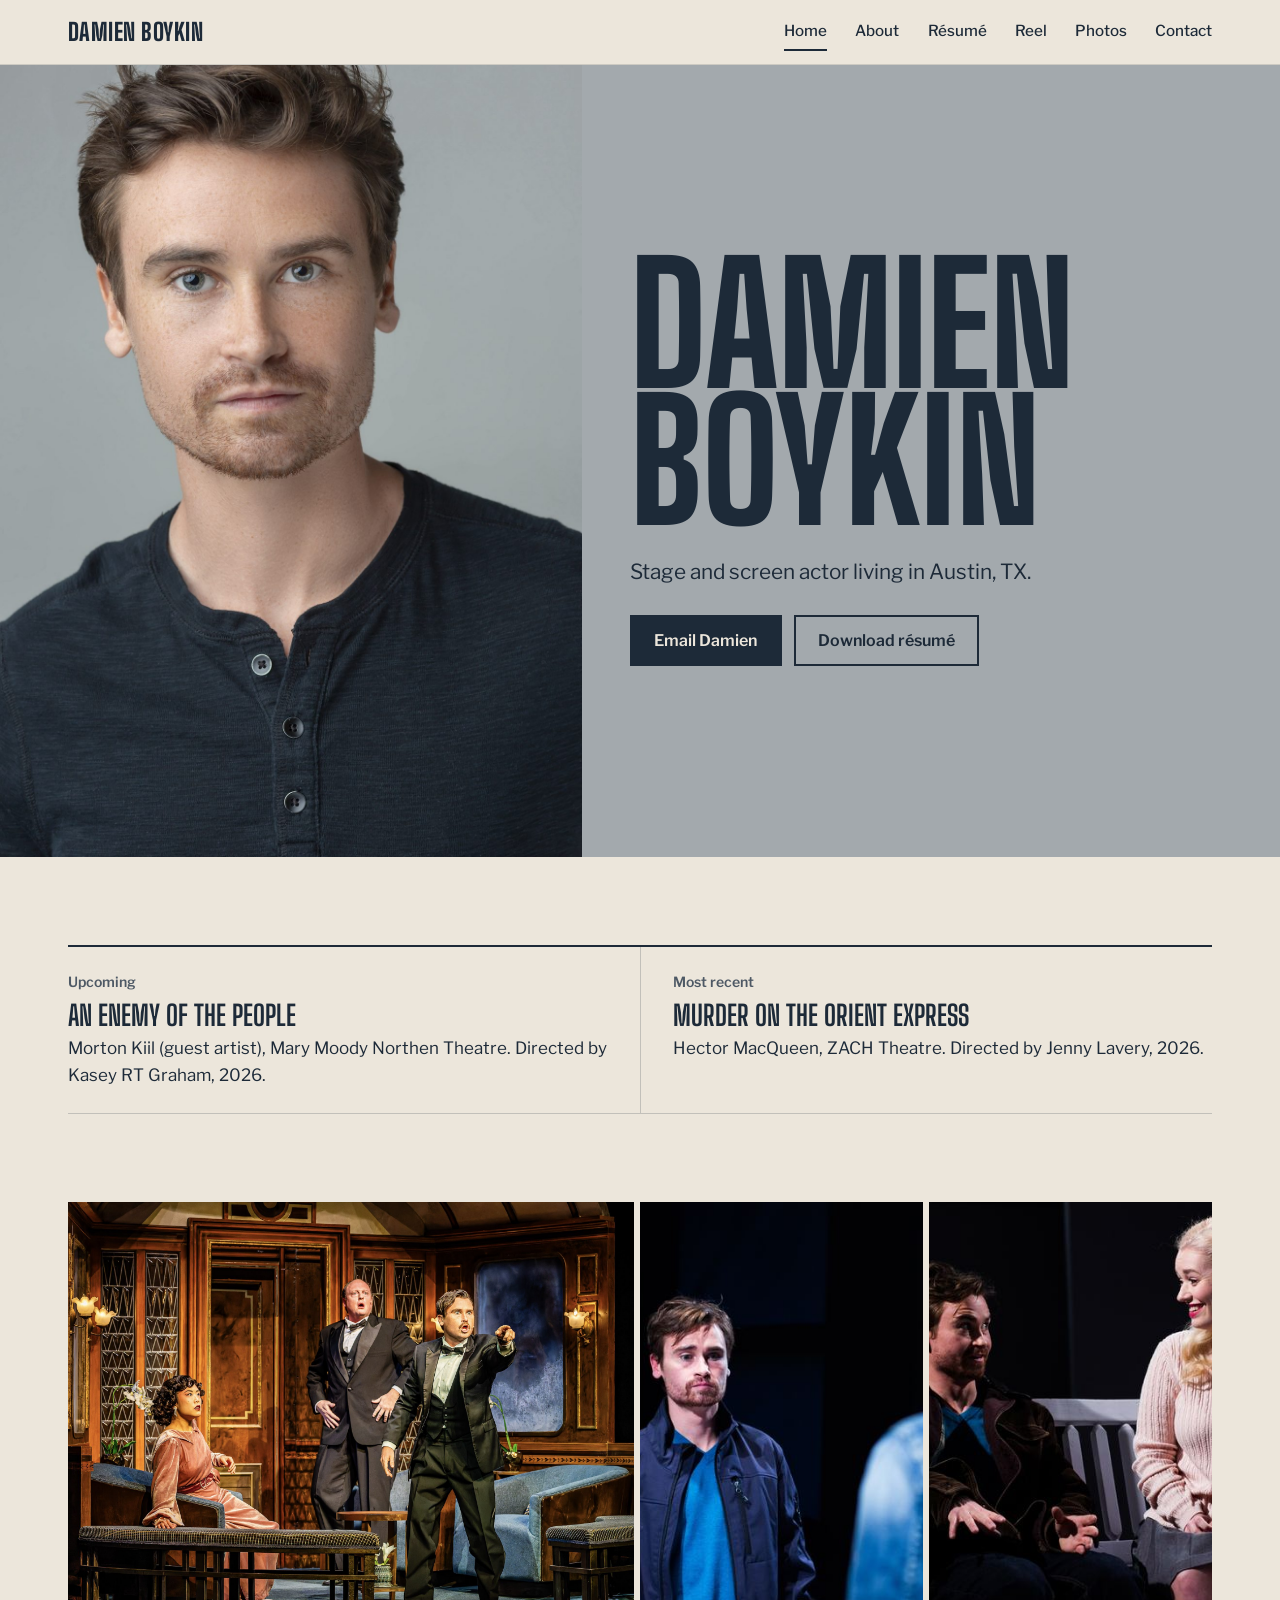
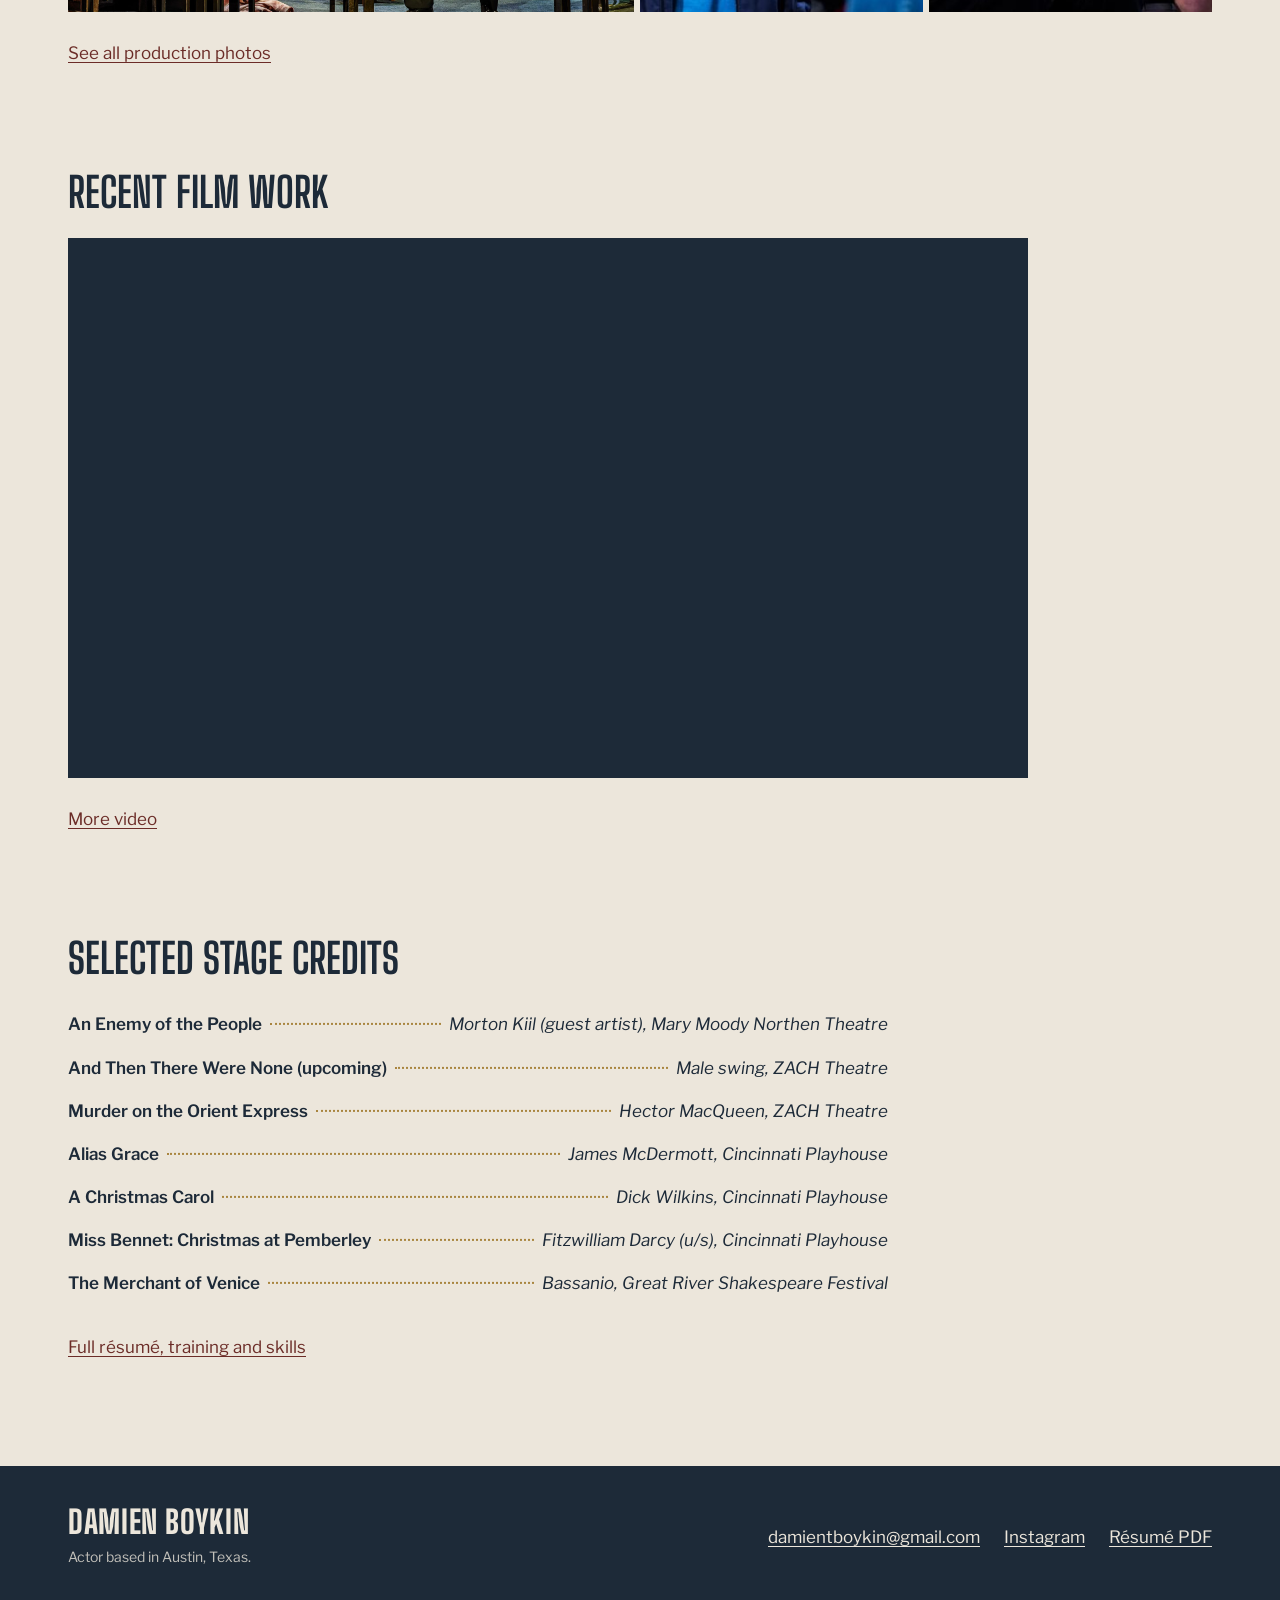
==== commit b724acdf: "Add Murder on the Orient Express photo: home feature + Photos filter group Co-Authored-By: Claude Op" ====
--- a/index.html
+++ b/index.html
@@ -65,7 +65,7 @@
     <section class="section" aria-label="Production photos">
       <div class="wrap">
         <div class="stills">
-          <figure><img src="images/production/smoking.jpg" alt="Damien on stage in a plaid shirt, lighting a cigarette on a living-room set" loading="lazy"></figure>
+          <figure><img src="images/gallery/orient-1.jpg" alt="Damien as Hector MacQueen in Murder on the Orient Express at ZACH Theatre, pointing in alarm in a 1930s train car" loading="lazy" style="object-position: 60% 30%"></figure>
           <figure><img src="images/gallery/thumbs/gallery-59.jpg" alt="Damien in a navy jacket facing a scene partner on a dark stage" loading="lazy"></figure>
           <figure><img src="images/gallery/thumbs/gallery-54.jpg" alt="Damien seated on a bench in a scene with a scene partner" loading="lazy"></figure>
         </div>
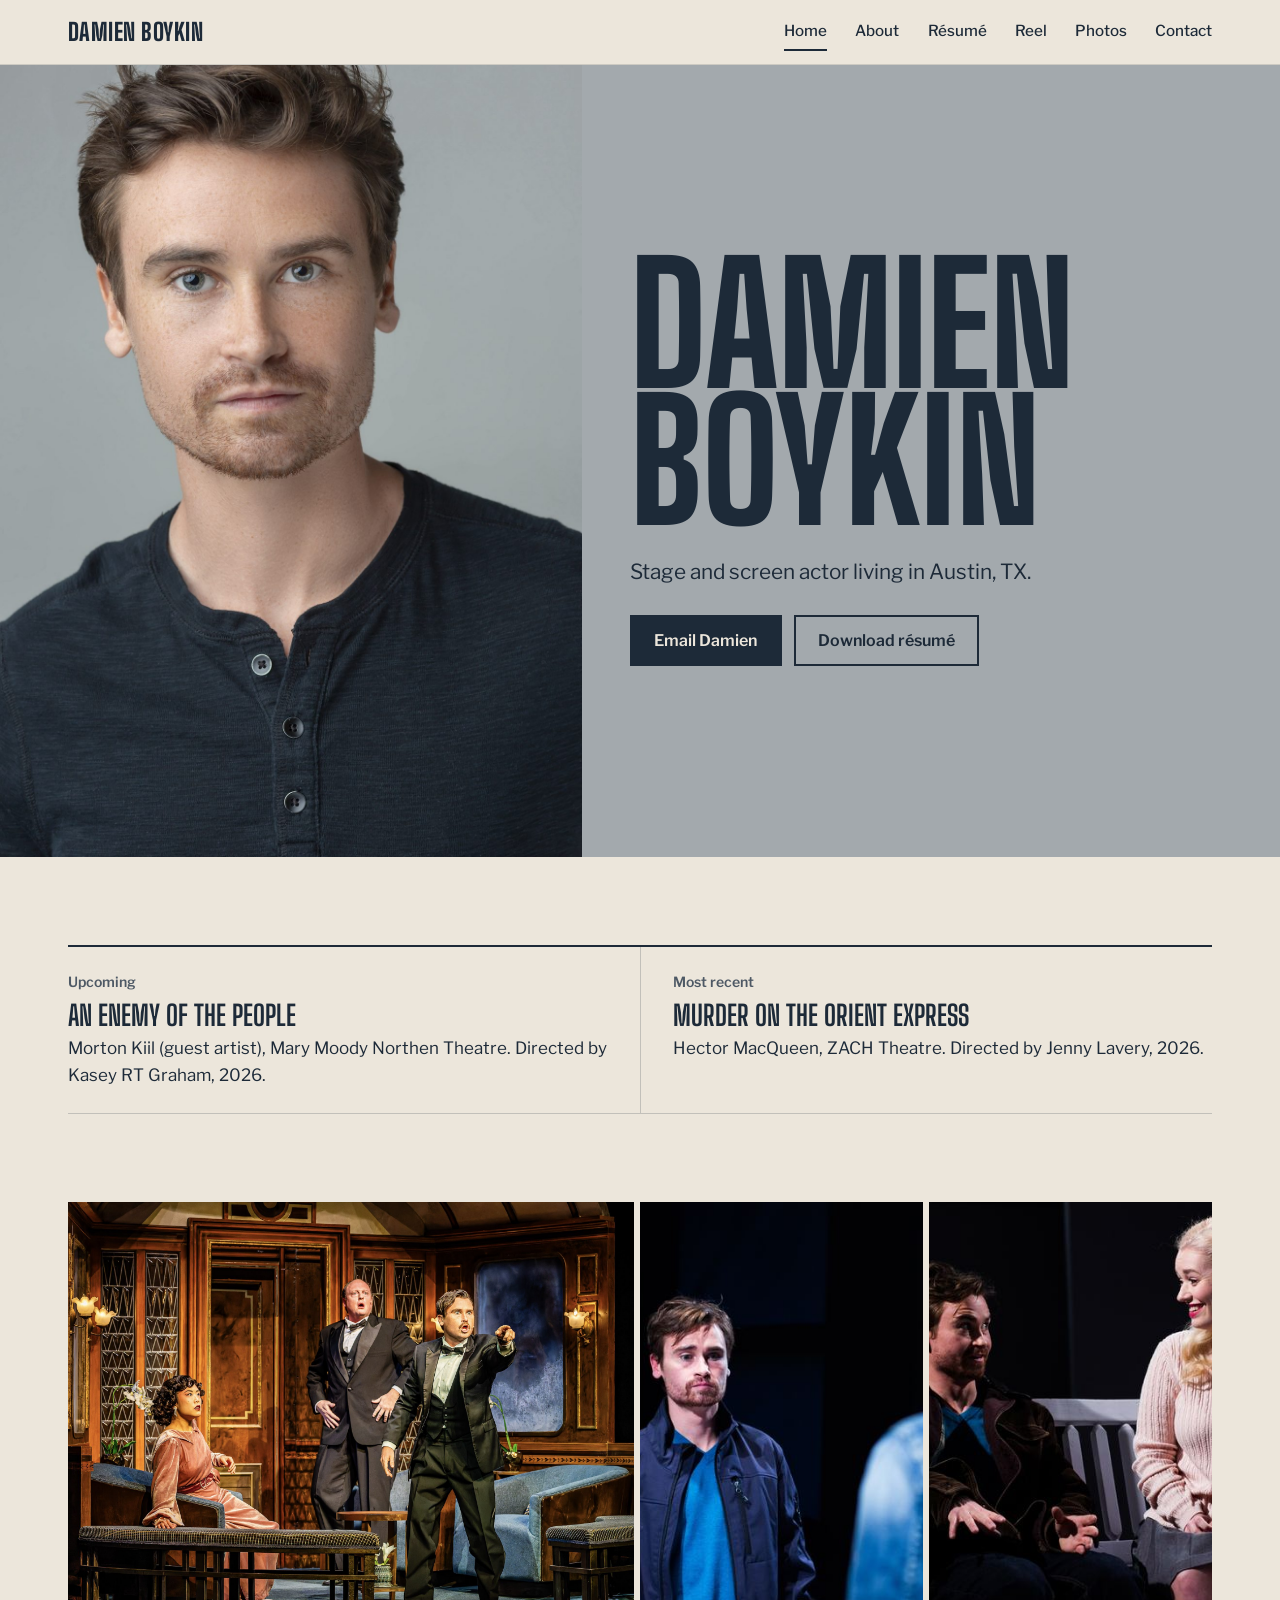
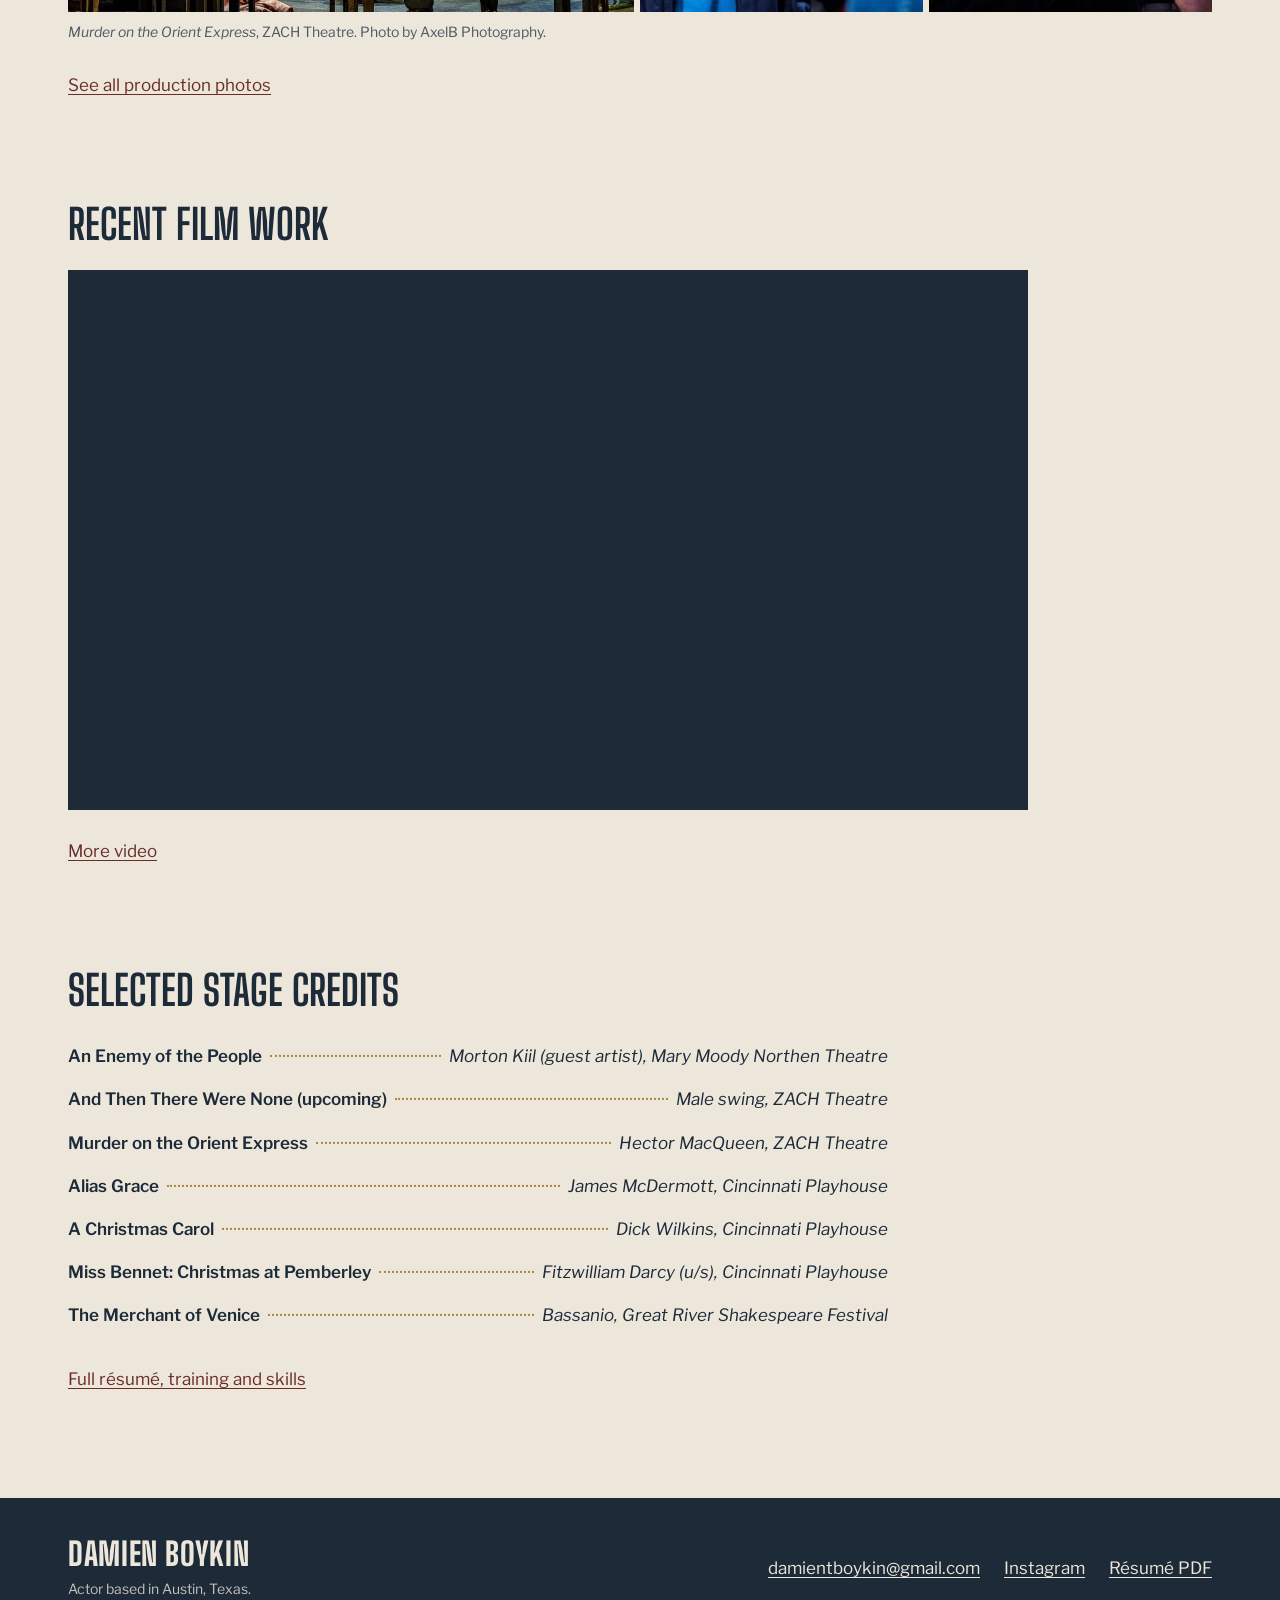
==== commit 2a17cab5: "Trim Orient Express photos to 12 strongest; add AxelB Photography credit Co-Authored-By: Claude Opus" ====
--- a/index.html
+++ b/index.html
@@ -69,6 +69,7 @@
           <figure><img src="images/gallery/thumbs/gallery-59.jpg" alt="Damien in a navy jacket facing a scene partner on a dark stage" loading="lazy"></figure>
           <figure><img src="images/gallery/thumbs/gallery-54.jpg" alt="Damien seated on a bench in a scene with a scene partner" loading="lazy"></figure>
         </div>
+        <p class="caption"><em>Murder on the Orient Express</em>, ZACH Theatre. Photo by AxelB Photography.</p>
         <p class="section-foot"><a href="gallery.html">See all production photos</a></p>
       </div>
     </section>
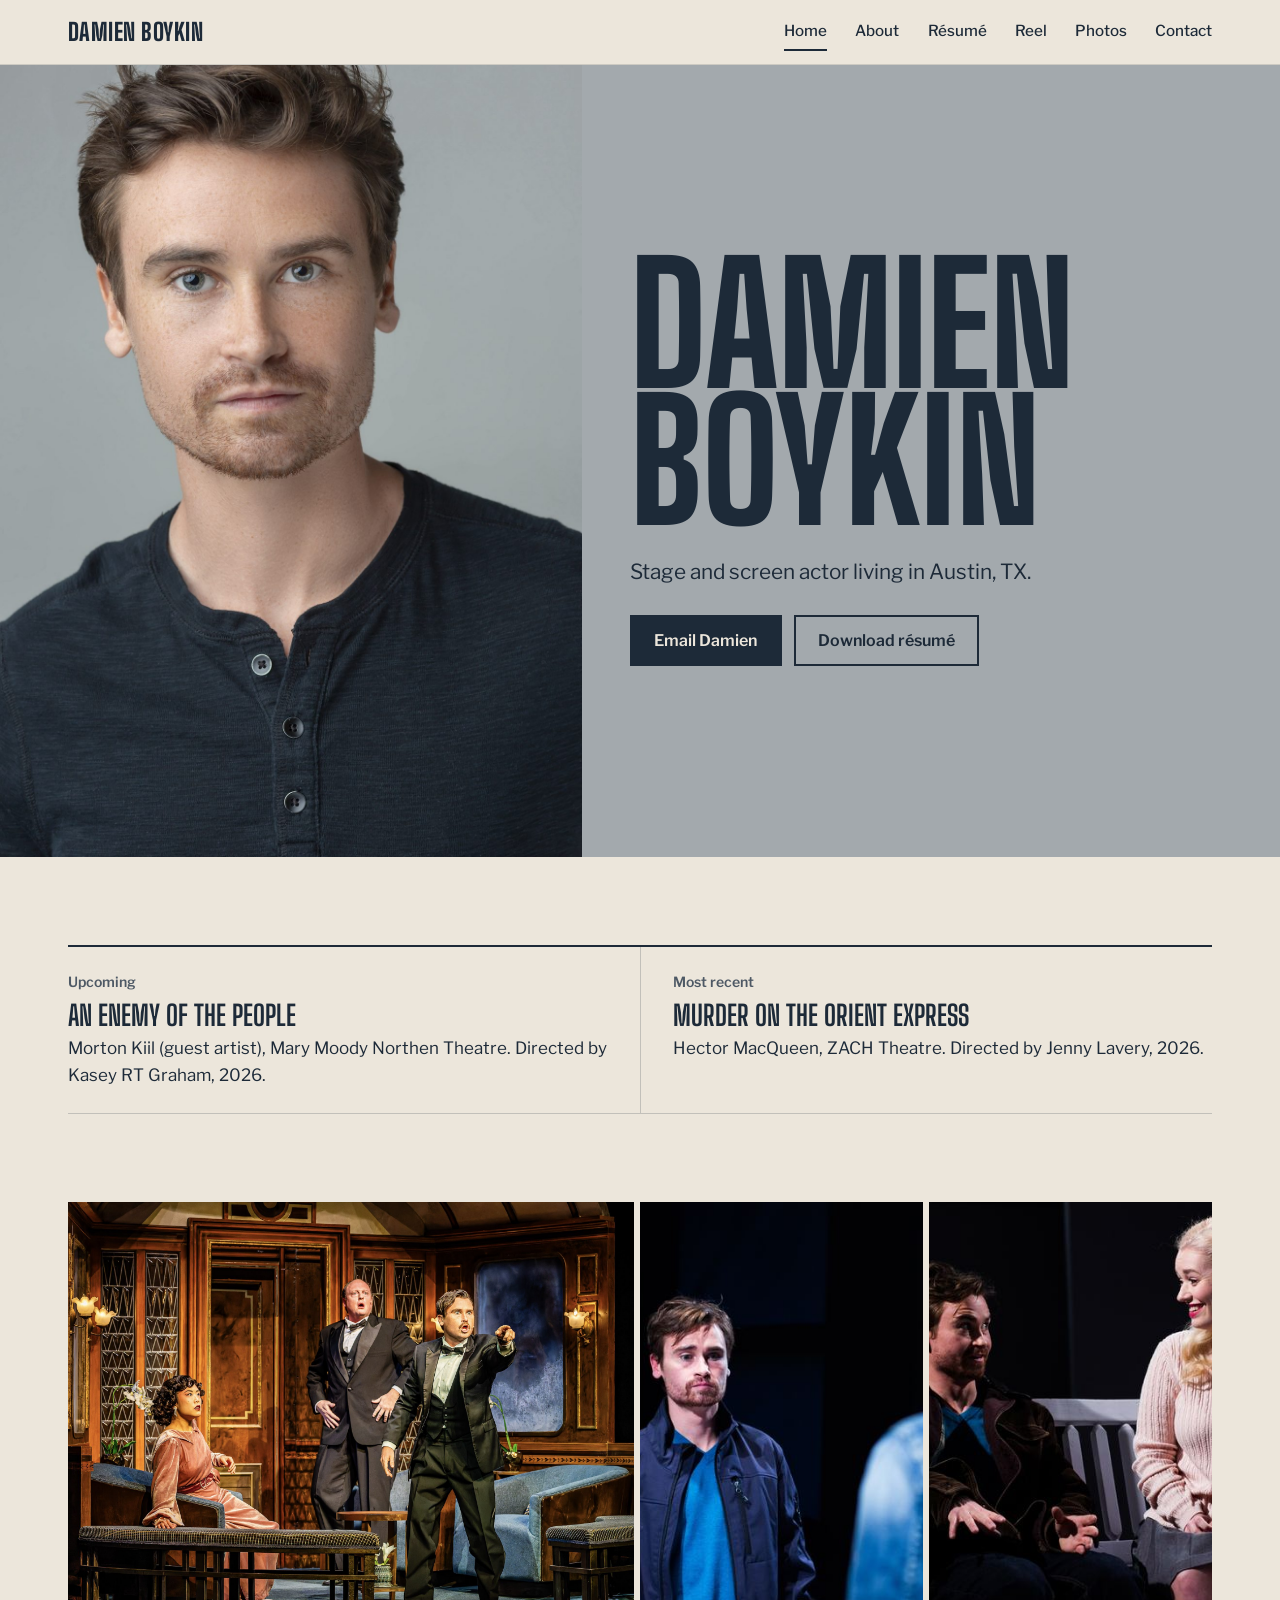
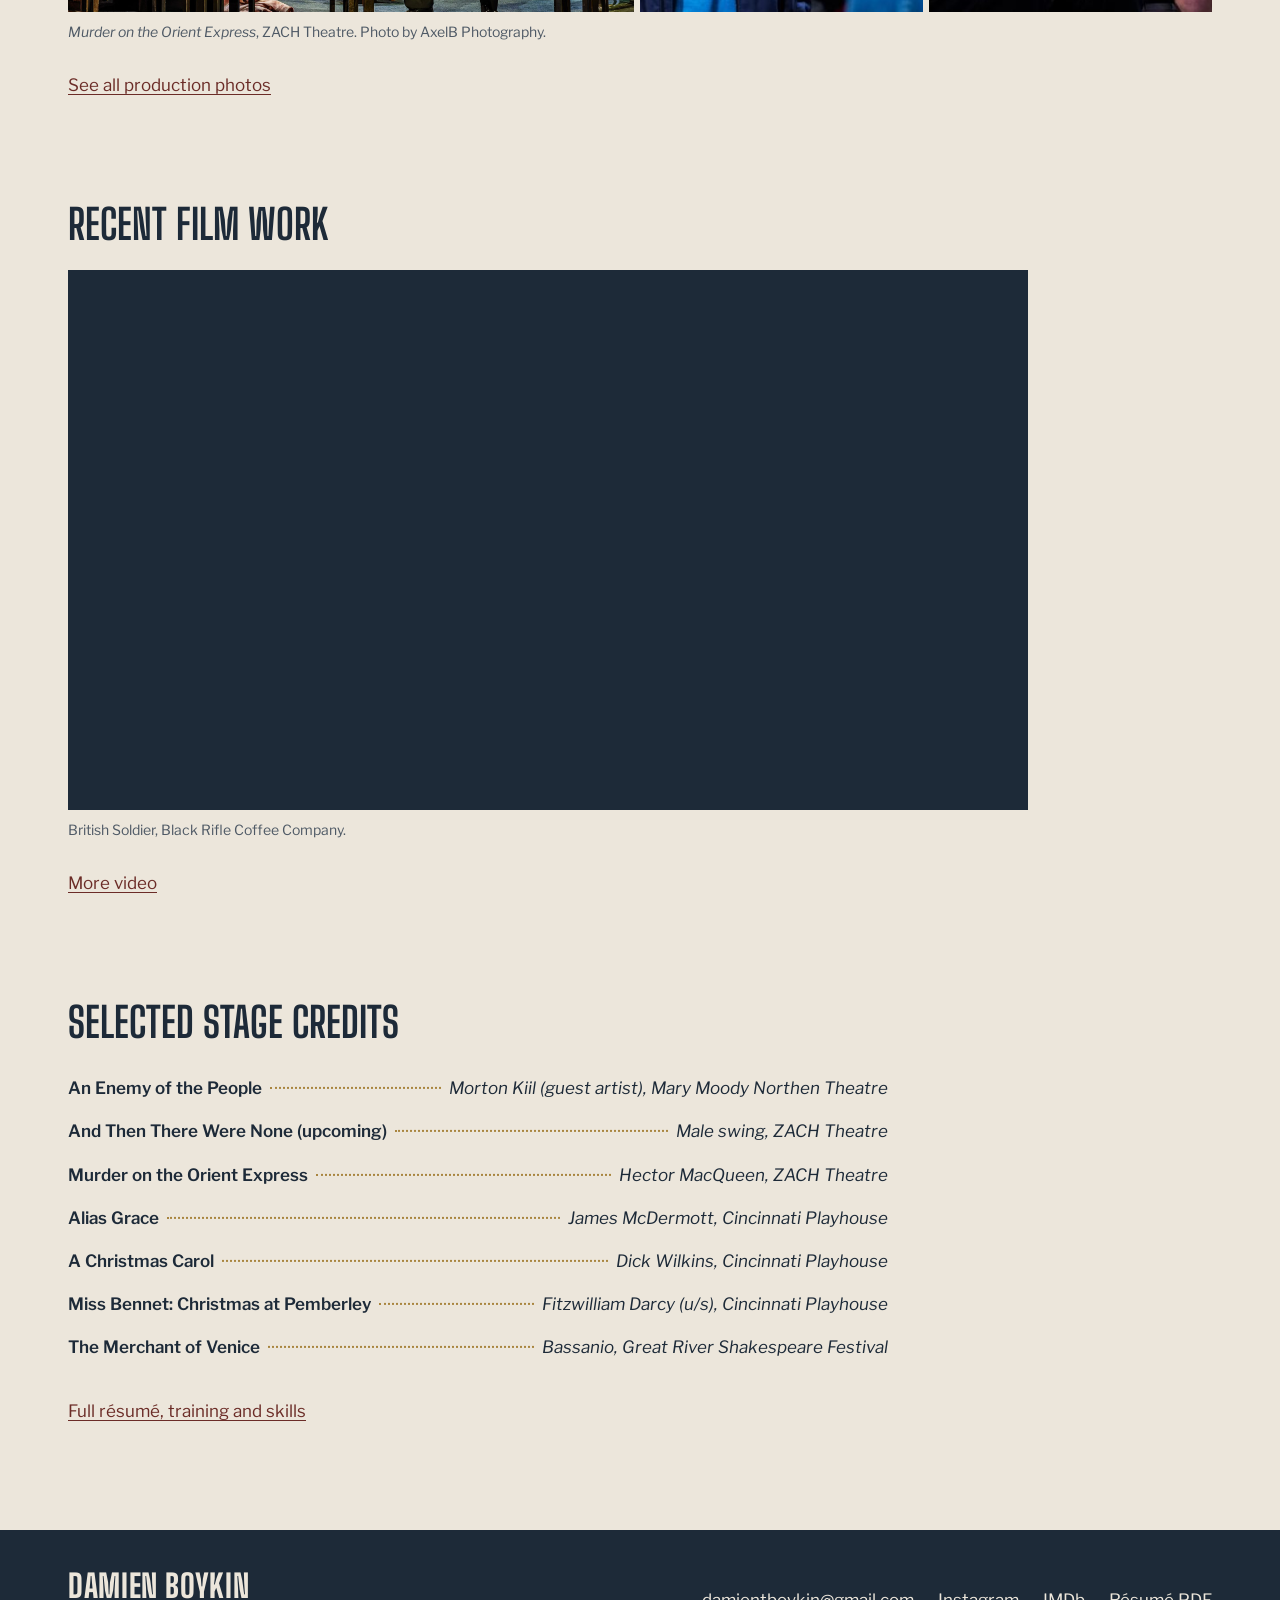
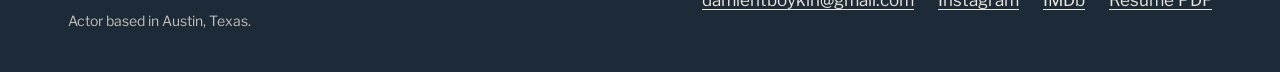
==== commit 379b3c85: "Add IMDb links, label Black Rifle video, add screen work to About Co-Authored-By: Claude Opus 5.5 <n" ====
--- a/index.html
+++ b/index.html
@@ -78,8 +78,9 @@
       <div class="wrap">
         <h2 class="section-title">Recent film work</h2>
         <div class="video">
-          <iframe src="https://www.youtube-nocookie.com/embed/ta5U91yJrg8" title="Damien Boykin: recent film work" loading="lazy" allow="accelerometer; encrypted-media; gyroscope; picture-in-picture" allowfullscreen></iframe>
+          <iframe src="https://www.youtube-nocookie.com/embed/ta5U91yJrg8" title="Damien Boykin as a British soldier, Black Rifle Coffee Company" loading="lazy" allow="accelerometer; encrypted-media; gyroscope; picture-in-picture" allowfullscreen></iframe>
         </div>
+        <p class="caption">British Soldier, Black Rifle Coffee Company.</p>
         <p class="section-foot"><a href="reels.html">More video</a></p>
       </div>
     </section>
@@ -110,6 +111,7 @@
       <div class="footer-links">
         <a href="mailto:damientboykin@gmail.com">damientboykin@gmail.com</a>
         <a href="https://instagram.com/damien_boykin" rel="noopener">Instagram</a>
+        <a href="https://www.imdb.com/name/nm17899253/" rel="noopener">IMDb</a>
         <a href="downloads/DamienBoykinResume.pdf">Résumé PDF</a>
       </div>
     </div>
